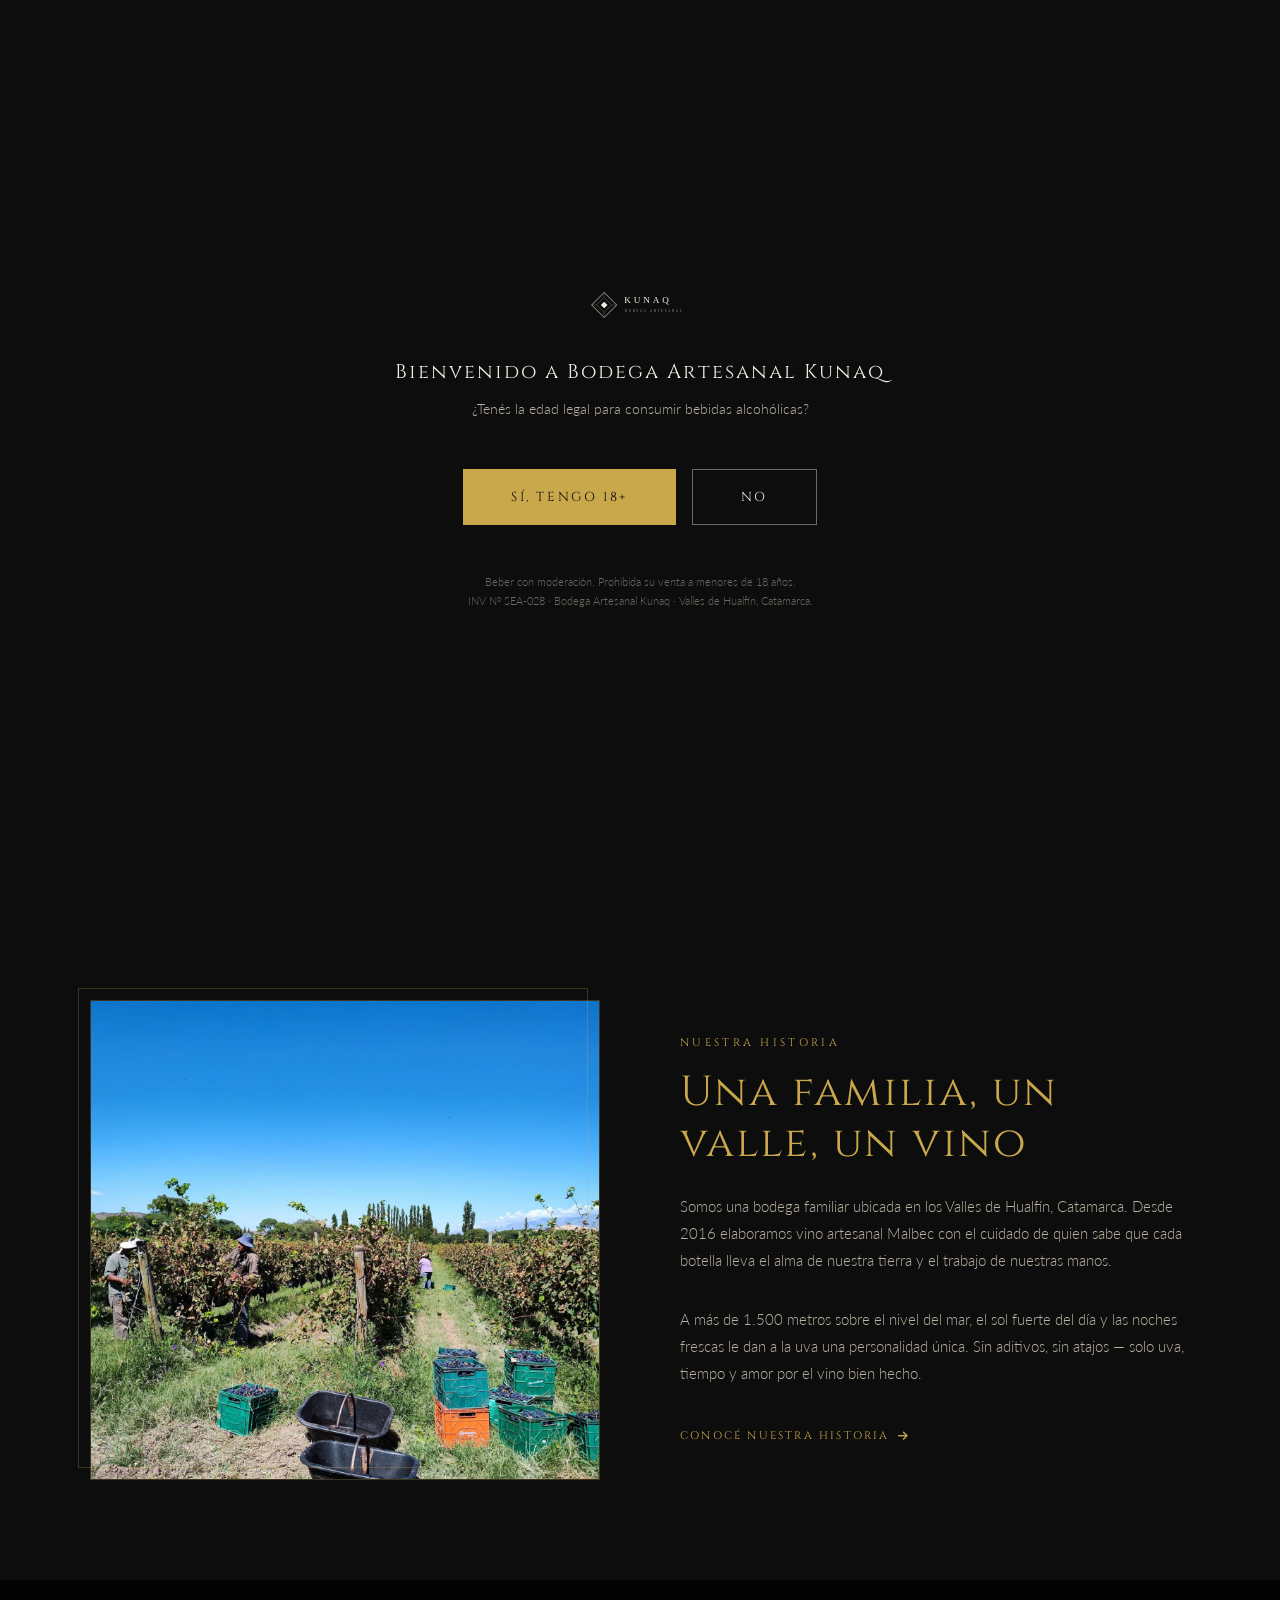
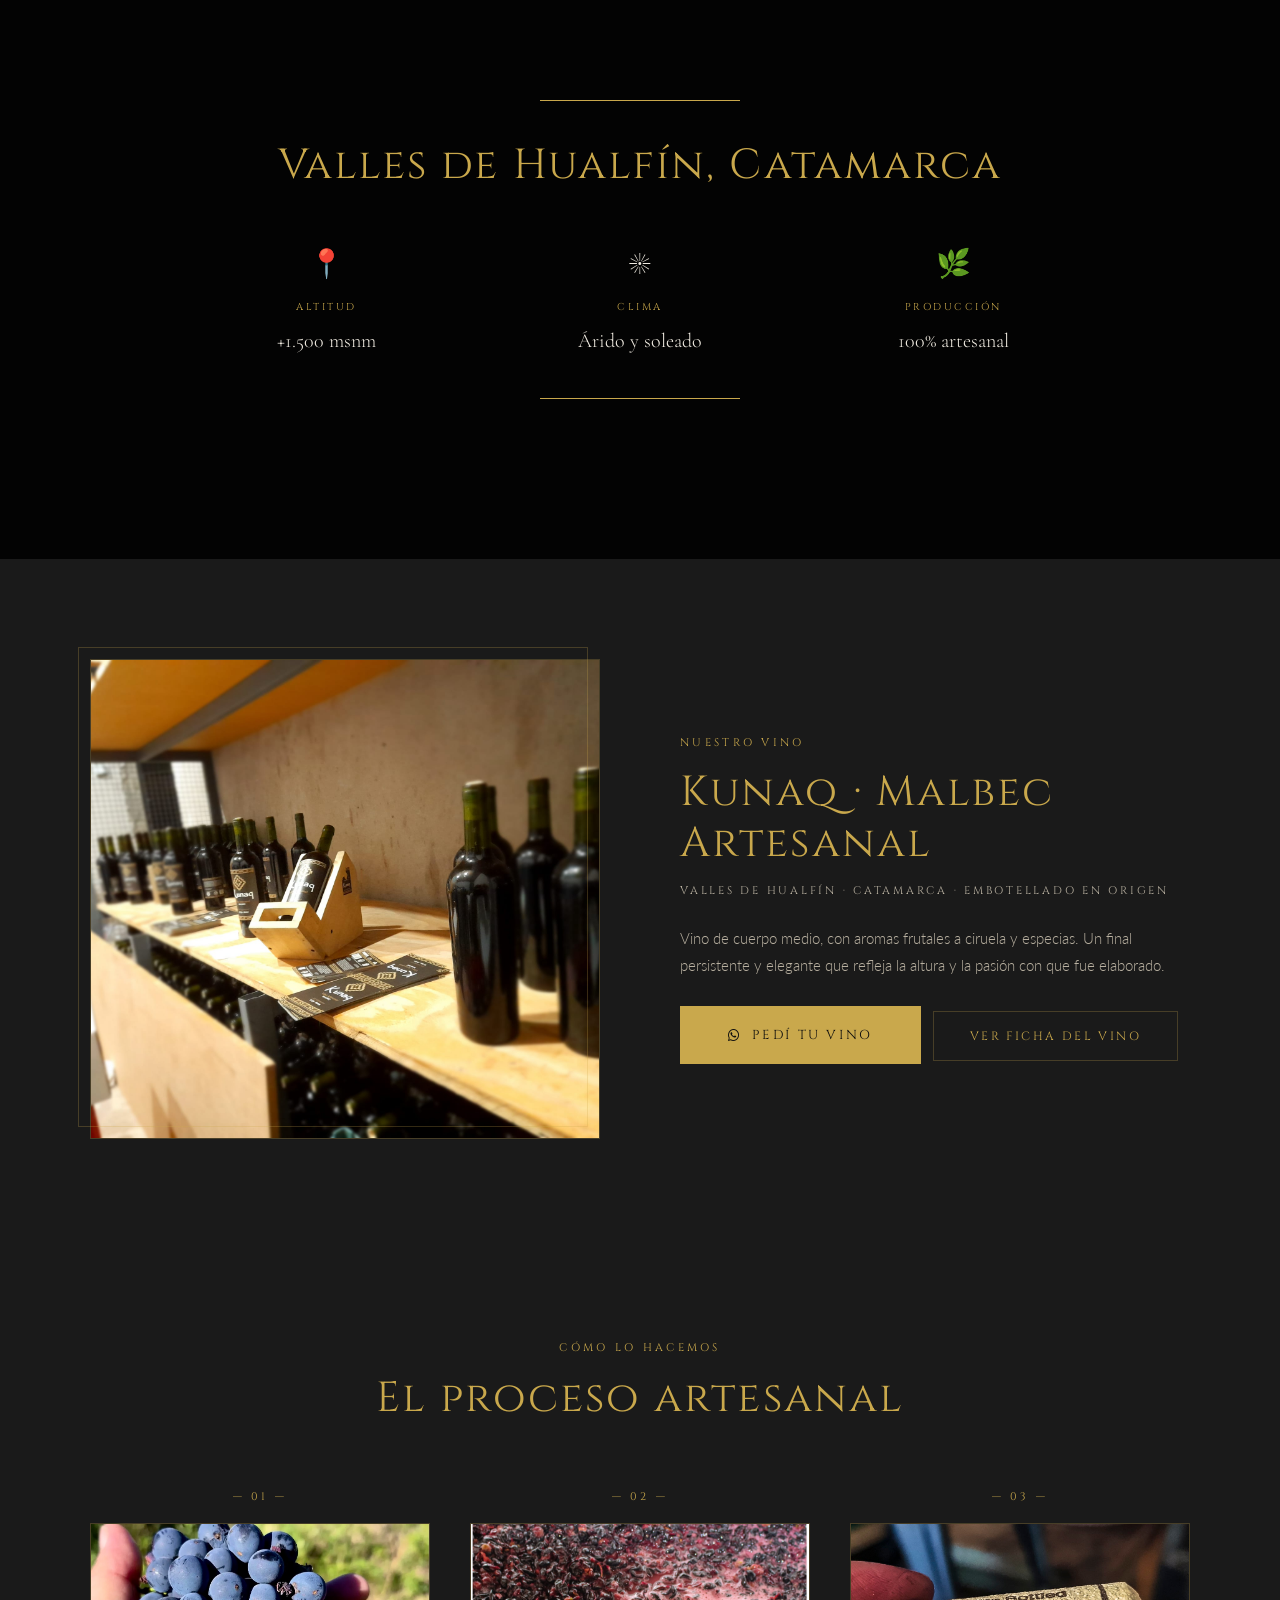
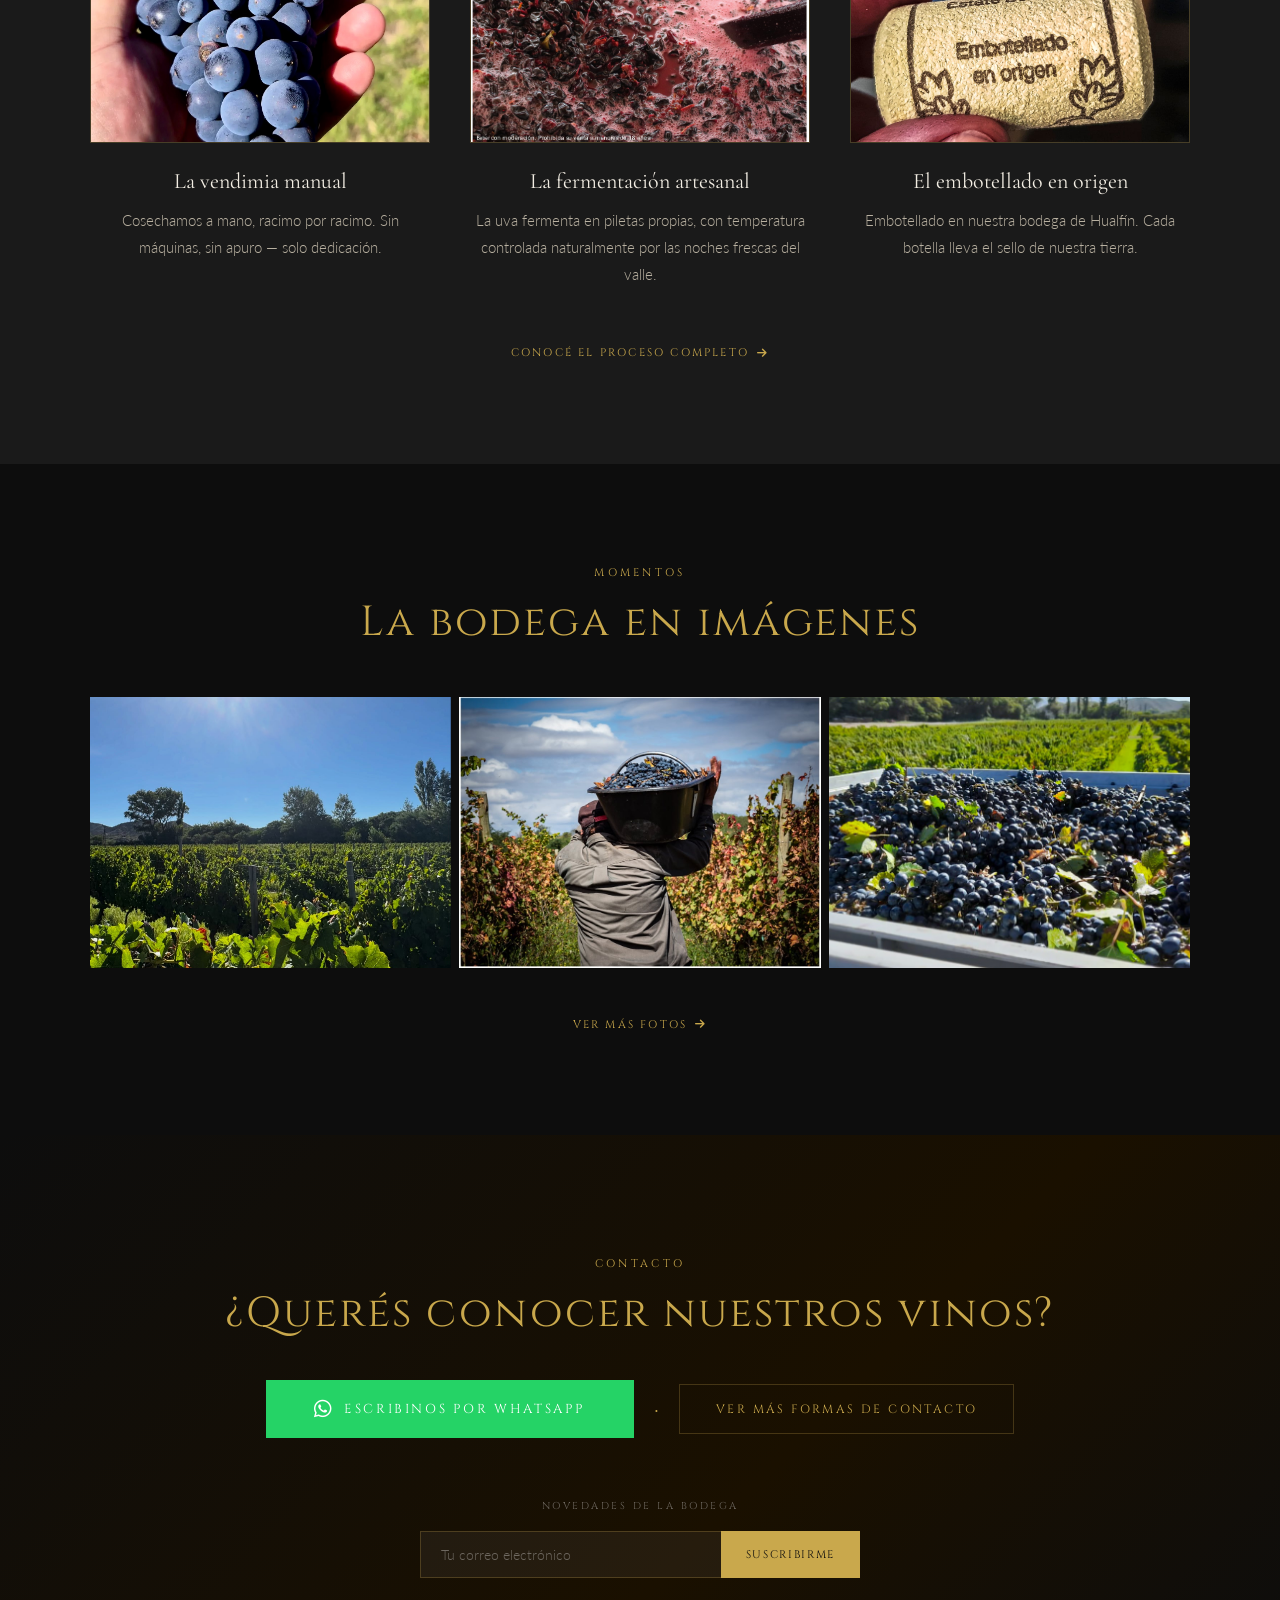
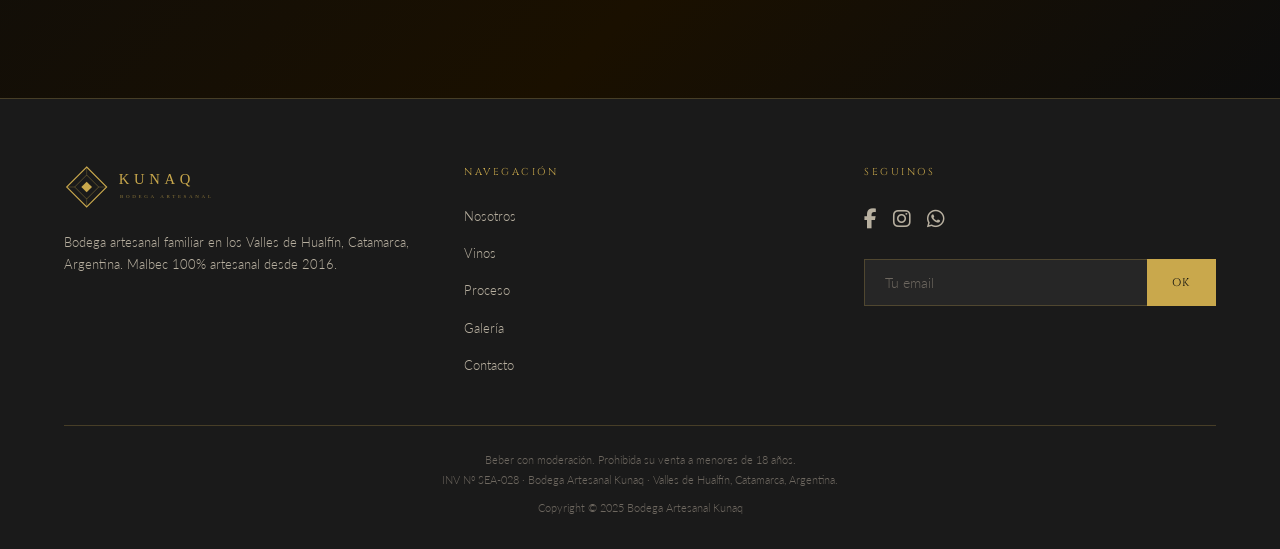
==== index.html @ 5e5c8413 "feat: sitio web completo Bodega Artesanal Kunaq - 6 páginas HTML (home, nosotros, vinos, proceso, ga" ====
<!DOCTYPE html>
<html lang="es">
<head>
  <meta charset="UTF-8">
  <meta name="viewport" content="width=device-width, initial-scale=1.0">
  <title>Inicio — Bodega Artesanal Kunaq</title>
  <meta name="description" content="Bodega Artesanal Kunaq elabora Malbec artesanal en los Valles de Hualfín, Catamarca. Vino de altura, hecho con pasión familiar desde 2016.">
  <meta property="og:title" content="Bodega Artesanal Kunaq">
  <meta property="og:description" content="Malbec artesanal de los Valles de Hualfín, Catamarca.">
  <meta property="og:image" content="assets/images/og-preview.jpg">
  <meta property="og:type" content="website">
  <link rel="icon" type="image/svg+xml" href="assets/logo/logo-kunaq.svg">
  <link rel="apple-touch-icon" href="assets/logo/favicon.png">
  <link rel="preconnect" href="https://fonts.googleapis.com">
  <link rel="preconnect" href="https://fonts.gstatic.com" crossorigin>
  <link href="https://fonts.googleapis.com/css2?family=Cormorant+Garamond:ital,wght@0,300;0,400;0,600;1,300;1,400&family=Cinzel:wght@400;600&family=Lato:wght@300;400&display=swap" rel="stylesheet">
  <link rel="stylesheet" href="https://cdnjs.cloudflare.com/ajax/libs/font-awesome/6.5.0/css/all.min.css">
  <link rel="stylesheet" href="css/main.css">
  <link rel="stylesheet" href="css/components.css">
  <link rel="stylesheet" href="css/pages/home.css">
</head>
<body>

  <!-- ============================================================
       AGE GATE
       ============================================================ -->
  <div id="age-gate" role="dialog" aria-modal="true" aria-label="Verificación de edad">
    <img src="assets/logo/logo-kunaq-blanco.svg" alt="Kunaq" class="age-gate__logo">
    <h2 class="age-gate__title">Bienvenido a Bodega Artesanal Kunaq</h2>
    <p class="age-gate__subtitle">¿Tenés la edad legal para consumir bebidas alcohólicas?</p>
    <div class="age-gate__buttons">
      <button id="age-yes" class="btn btn--gold btn--lg">Sí, tengo 18+</button>
      <button id="age-no"  class="btn btn--outline btn--lg">No</button>
    </div>
    <p class="age-gate__legal">
      Beber con moderación. Prohibida su venta a menores de 18 años.<br>
      INV Nº SEA-028 · Bodega Artesanal Kunaq · Valles de Hualfín, Catamarca.
    </p>
  </div>

  <!-- ============================================================
       NAVBAR
       ============================================================ -->
  <nav id="navbar" role="navigation" aria-label="Menú principal">
    <a href="index.html" aria-label="Inicio Kunaq">
      <img src="assets/logo/logo-kunaq.svg" alt="Kunaq Bodega Artesanal" class="nav-logo">
    </a>
    <button class="hamburger" id="hamburger" aria-label="Abrir menú" aria-expanded="false">
      <span></span><span></span><span></span>
    </button>
    <ul class="nav-links" id="navLinks">
      <li><a href="nosotros.html">Nosotros</a></li>
      <li><a href="vinos.html">Vinos</a></li>
      <li><a href="proceso.html">Proceso</a></li>
      <li><a href="galeria.html">Galería</a></li>
      <li><a href="contacto.html">Contacto</a></li>
    </ul>
  </nav>

  <!-- ============================================================
       HERO
       ============================================================ -->
  <section class="hero" aria-label="Hero principal">
    <div class="hero__content">
      <img src="assets/logo/logo-kunaq-blanco.svg" alt="Kunaq" class="hero__logo">
      <h1 class="hero__title">
        El buen vino nace en la viña<br>y termina en su copa
      </h1>
    </div>
    <div class="scroll-indicator" aria-hidden="true">
      <span>Descubrí</span>
      <i class="fas fa-chevron-down"></i>
    </div>
  </section>

  <!-- ============================================================
       UNA FAMILIA, UN VALLE, UN VINO
       ============================================================ -->
  <section class="about-preview" aria-labelledby="about-title">
    <div class="about-preview__grid">
      <div class="about-preview__img">
        <img
          src="assets/images/nosotros-familia.jpg"
          alt="Familia Kunaq cosechando en los viñedos de Hualfín"
          loading="lazy">
      </div>
      <div class="about-preview__text">
        <span class="section-subtitle">Nuestra historia</span>
        <h2 id="about-title">Una familia, un valle, un vino</h2>
        <p>Somos una bodega familiar ubicada en los Valles de Hualfín, Catamarca. Desde 2016 elaboramos vino artesanal Malbec con el cuidado de quien sabe que cada botella lleva el alma de nuestra tierra y el trabajo de nuestras manos.</p>
        <p>A más de 1.500 metros sobre el nivel del mar, el sol fuerte del día y las noches frescas le dan a la uva una personalidad única. Sin aditivos, sin atajos — solo uva, tiempo y amor por el vino bien hecho.</p>
        <a href="nosotros.html" class="about-preview__link">
          Conocé nuestra historia <i class="fas fa-arrow-right"></i>
        </a>
      </div>
    </div>
  </section>

  <!-- ============================================================
       TERROIR
       ============================================================ -->
  <section class="terroir" aria-labelledby="terroir-title">
    <div class="terroir__content">
      <span class="terroir__deco-line" aria-hidden="true"></span>
      <h2 id="terroir-title" class="terroir__title">Valles de Hualfín, Catamarca</h2>
      <div class="terroir__stats">
        <div class="terroir__stat">
          <span class="terroir__stat-icon" aria-hidden="true">📍</span>
          <span class="terroir__stat-label">Altitud</span>
          <span class="terroir__stat-value">+1.500 msnm</span>
        </div>
        <div class="terroir__stat">
          <span class="terroir__stat-icon" aria-hidden="true">☀️</span>
          <span class="terroir__stat-label">Clima</span>
          <span class="terroir__stat-value">Árido y soleado</span>
        </div>
        <div class="terroir__stat">
          <span class="terroir__stat-icon" aria-hidden="true">🌿</span>
          <span class="terroir__stat-label">Producción</span>
          <span class="terroir__stat-value">100% artesanal</span>
        </div>
      </div>
      <span class="terroir__deco-line" aria-hidden="true" style="margin-top: 40px;"></span>
    </div>
  </section>

  <!-- ============================================================
       NUESTRO VINO
       ============================================================ -->
  <section class="wine-feature" aria-labelledby="wine-title">
    <div class="wine-feature__grid">
      <div class="wine-feature__img">
        <img
          src="assets/images/botellas-kunaq.jpg"
          alt="Botellas de Kunaq Malbec Artesanal en la bodega"
          loading="lazy">
      </div>
      <div class="wine-feature__text">
        <span class="section-subtitle">Nuestro vino</span>
        <h2 id="wine-title">Kunaq · Malbec Artesanal</h2>
        <p class="wine-feature__subtitle-text">Valles de Hualfín · Catamarca · Embotellado en origen</p>
        <p>Vino de cuerpo medio, con aromas frutales a ciruela y especias. Un final persistente y elegante que refleja la altura y la pasión con que fue elaborado.</p>
        <br>
        <a href="https://wa.me/549XXXXXXXXXX?text=Hola!%20Me%20interesa%20conocer%20m%C3%A1s%20sobre%20los%20vinos%20Kunaq%20%F0%9F%8D%B7"
           class="btn btn--gold btn--lg" target="_blank" rel="noopener noreferrer">
          <i class="fab fa-whatsapp"></i> Pedí tu vino
        </a>
        &nbsp;
        <a href="vinos.html" class="btn btn--outline-gold">Ver ficha del vino</a>
      </div>
    </div>
  </section>

  <!-- ============================================================
       EL PROCESO
       ============================================================ -->
  <section class="proceso-preview" aria-labelledby="proceso-title">
    <div class="proceso-preview__header">
      <span class="section-subtitle">Cómo lo hacemos</span>
      <h2 id="proceso-title">El proceso artesanal</h2>
    </div>
    <div class="proceso-preview__steps">
      <article class="step-card">
        <span class="step-card__number">— 01 —</span>
        <img
          src="assets/images/cosecha-mano.jpg"
          alt="Racimo de Malbec cosechado a mano en Kunaq"
          class="step-card__img"
          loading="lazy">
        <h3>La vendimia manual</h3>
        <p>Cosechamos a mano, racimo por racimo. Sin máquinas, sin apuro — solo dedicación.</p>
      </article>
      <article class="step-card">
        <span class="step-card__number">— 02 —</span>
        <img
          src="assets/images/proceso-fermentacion.jpg"
          alt="Fermentación artesanal de Malbec en pileta Kunaq"
          class="step-card__img"
          loading="lazy">
        <h3>La fermentación artesanal</h3>
        <p>La uva fermenta en piletas propias, con temperatura controlada naturalmente por las noches frescas del valle.</p>
      </article>
      <article class="step-card">
        <span class="step-card__number">— 03 —</span>
        <img
          src="assets/images/proceso-embotellado.jpg"
          alt="Corcho Kunaq — Embotellado en origen"
          class="step-card__img"
          loading="lazy">
        <h3>El embotellado en origen</h3>
        <p>Embotellado en nuestra bodega de Hualfín. Cada botella lleva el sello de nuestra tierra.</p>
      </article>
    </div>
    <div class="proceso-preview__footer">
      <a href="proceso.html" class="proceso-preview__link">
        Conocé el proceso completo <i class="fas fa-arrow-right"></i>
      </a>
    </div>
  </section>

  <!-- ============================================================
       GALERÍA PREVIEW
       ============================================================ -->
  <section class="galeria-preview" aria-labelledby="galeria-title">
    <div class="galeria-preview__header">
      <span class="section-subtitle">Momentos</span>
      <h2 id="galeria-title">La bodega en imágenes</h2>
    </div>
    <div class="galeria-preview__grid">
      <div class="galeria-preview__item">
        <img src="assets/images/galeria-01.jpg" alt="Viñedo Kunaq en los Valles de Hualfín" loading="lazy">
      </div>
      <div class="galeria-preview__item">
        <img src="assets/images/proceso-vendimia.jpg" alt="Vendimia en Bodega Kunaq" loading="lazy">
      </div>
      <div class="galeria-preview__item">
        <img src="assets/images/galeria-02.jpg" alt="Uvas Malbec cosechadas en Kunaq" loading="lazy">
      </div>
    </div>
    <div class="galeria-preview__footer">
      <a href="galeria.html" class="galeria-preview__link">
        Ver más fotos <i class="fas fa-arrow-right"></i>
      </a>
    </div>
  </section>

  <!-- ============================================================
       CTA FINAL
       ============================================================ -->
  <section class="cta-final" aria-labelledby="cta-title">
    <span class="section-subtitle">Contacto</span>
    <h2 id="cta-title">¿Querés conocer nuestros vinos?</h2>
    <div class="cta-final__actions">
      <a href="https://wa.me/549XXXXXXXXXX?text=Hola!%20Me%20interesa%20conocer%20m%C3%A1s%20sobre%20los%20vinos%20Kunaq%20%F0%9F%8D%B7"
         class="btn btn--whatsapp btn--lg" target="_blank" rel="noopener noreferrer">
        <i class="fab fa-whatsapp"></i> Escribinos por WhatsApp
      </a>
      <span class="cta-sep" aria-hidden="true">·</span>
      <a href="contacto.html" class="btn btn--outline-gold">Ver más formas de contacto</a>
    </div>
    <div class="cta-final__lead">
      <span class="cta-final__lead-label">Novedades de la bodega</span>
      <form class="lead-form" action="https://formspree.io/f/XXXXXXXX" method="POST">
        <input type="email" name="email" placeholder="Tu correo electrónico" required aria-label="Email">
        <button type="submit">Suscribirme</button>
      </form>
    </div>
  </section>

  <!-- ============================================================
       FOOTER
       ============================================================ -->
  <footer class="footer" role="contentinfo">
    <div class="footer__top">
      <div class="footer__brand">
        <img src="assets/logo/logo-kunaq.svg" alt="Kunaq" class="footer__logo">
        <p>Bodega artesanal familiar en los Valles de Hualfín, Catamarca, Argentina. Malbec 100% artesanal desde 2016.</p>
      </div>
      <div class="footer__nav">
        <p class="footer__nav-title">Navegación</p>
        <ul class="footer__nav-links">
          <li><a href="nosotros.html">Nosotros</a></li>
          <li><a href="vinos.html">Vinos</a></li>
          <li><a href="proceso.html">Proceso</a></li>
          <li><a href="galeria.html">Galería</a></li>
          <li><a href="contacto.html">Contacto</a></li>
        </ul>
      </div>
      <div class="footer__social">
        <p class="footer__social-title">Seguinos</p>
        <div class="footer__social-icons">
          <a href="https://www.facebook.com/bodegakunaq" target="_blank" rel="noopener noreferrer" aria-label="Facebook Kunaq">
            <i class="fab fa-facebook-f"></i>
          </a>
          <a href="https://www.instagram.com/bodegakunaq" target="_blank" rel="noopener noreferrer" aria-label="Instagram Kunaq">
            <i class="fab fa-instagram"></i>
          </a>
          <a href="https://wa.me/549XXXXXXXXXX" target="_blank" rel="noopener noreferrer" aria-label="WhatsApp Kunaq">
            <i class="fab fa-whatsapp"></i>
          </a>
        </div>
        <form class="lead-form" action="https://formspree.io/f/XXXXXXXX" method="POST">
          <input type="email" name="email" placeholder="Tu email" required aria-label="Email newsletter">
          <button type="submit">OK</button>
        </form>
      </div>
    </div>
    <div class="footer__bottom">
      <p class="footer__legal">
        Beber con moderación. Prohibida su venta a menores de 18 años.<br>
        INV Nº SEA-028 · Bodega Artesanal Kunaq · Valles de Hualfín, Catamarca, Argentina.
      </p>
      <p class="footer__copy">Copyright &copy; 2025 Bodega Artesanal Kunaq</p>
    </div>
  </footer>

  <!-- WhatsApp flotante -->
  <a href="https://wa.me/549XXXXXXXXXX?text=Hola!%20Me%20interesa%20conocer%20m%C3%A1s%20sobre%20los%20vinos%20Kunaq%20%F0%9F%8D%B7"
     class="whatsapp-float" target="_blank" rel="noopener noreferrer" aria-label="Contactar por WhatsApp">
    <i class="fab fa-whatsapp"></i>
  </a>

  <script src="js/main.js"></script>
</body>
</html>
---- css/main.css ----
/* ============================================================
   KUNAQ · Bodega Artesanal · main.css
   Sistema de diseño base: variables, reset, tipografía, utils
   ============================================================ */

:root {
  --color-black:          #0D0D0D;
  --color-black-soft:     #1A1A1A;
  --color-black-card:     #111111;
  --color-gold:           #C9A84C;
  --color-gold-light:     #E8C97A;
  --color-gold-dark:      #8B6914;
  --color-gold-border:    rgba(201, 168, 76, 0.25);
  --color-cream:          #F2EDE3;
  --color-cream-muted:    #B8B0A0;
  --color-cream-subtle:   #6E6860;
  --color-bordo:          #5C1A2E;
  --color-overlay:        rgba(0, 0, 0, 0.65);
  --color-overlay-strong: rgba(0, 0, 0, 0.80);
  --color-whatsapp:       #25D366;

  --font-display: 'Cormorant Garamond', Georgia, serif;
  --font-heading: 'Cinzel', serif;
  --font-body:    'Lato', sans-serif;

  --section-padding:    100px 5%;
  --section-padding-sm:  60px 5%;
  --transition-base: 0.3s ease;
}

/* ─── Reset ─────────────────────────────────────────────── */

*, *::before, *::after { box-sizing: border-box; margin: 0; padding: 0; }

html { scroll-behavior: smooth; }

body {
  background-color: var(--color-black);
  color: var(--color-cream);
  font-family: var(--font-body);
  font-weight: 300;
  font-size: 16px;
  line-height: 1.7;
  overflow-x: hidden;
}

img { max-width: 100%; height: auto; display: block; }
a   { color: inherit; text-decoration: none; }
ul, ol { list-style: none; }
button { cursor: pointer; border: none; background: none; font-family: inherit; }

/* ─── Tipografía ─────────────────────────────────────────── */

h1, .h1 {
  font-family: var(--font-display);
  font-style: italic;
  font-weight: 300;
  font-size: clamp(40px, 6vw, 72px);
  color: var(--color-gold);
  line-height: 1.15;
}

h2, .h2 {
  font-family: var(--font-heading);
  font-weight: 400;
  font-size: clamp(28px, 3.5vw, 42px);
  color: var(--color-gold);
  line-height: 1.2;
  letter-spacing: 0.05em;
}

h3, .h3 {
  font-family: var(--font-display);
  font-weight: 400;
  font-size: clamp(22px, 2.5vw, 28px);
  color: var(--color-cream);
  line-height: 1.3;
}

h4, .h4 {
  font-family: var(--font-heading);
  font-weight: 400;
  font-size: 16px;
  color: var(--color-gold);
  letter-spacing: 0.15em;
  text-transform: uppercase;
}

p {
  font-family: var(--font-body);
  font-weight: 300;
  font-size: clamp(15px, 1.1vw, 16px);
  color: var(--color-cream-muted);
  line-height: 1.8;
}

small, .small {
  font-family: var(--font-body);
  font-size: 11px;
  font-weight: 300;
  color: var(--color-cream-subtle);
  line-height: 1.6;
}

/* ─── Utilidades ─────────────────────────────────────────── */

.container {
  max-width: 1280px;
  margin: 0 auto;
  padding: 0 5%;
}

.text-center { text-align: center; }
.text-gold   { color: var(--color-gold); }
.text-cream  { color: var(--color-cream); }

.section-padding { padding: var(--section-padding); }

.gold-line {
  width: 60px;
  height: 1px;
  background: var(--color-gold);
  margin: 0 auto 32px;
  display: block;
}

.gold-line--left { margin-left: 0; }

.gold-line-full {
  width: 100%;
  height: 1px;
  background: var(--color-gold-border);
  display: block;
  margin: 48px 0;
}

.section-subtitle {
  font-family: var(--font-heading);
  font-size: 11px;
  letter-spacing: 0.3em;
  text-transform: uppercase;
  color: var(--color-gold);
  margin-bottom: 16px;
  display: block;
}

.gold-divider {
  display: flex;
  align-items: center;
  gap: 16px;
  margin: 0 auto 48px;
  max-width: 300px;
  justify-content: center;
}

.gold-divider__line {
  flex: 1;
  height: 1px;
  background: var(--color-gold-border);
}

.gold-divider__diamond {
  width: 8px;
  height: 8px;
  background: var(--color-gold);
  transform: rotate(45deg);
  flex-shrink: 0;
}

/* ─── Responsive ─────────────────────────────────────────── */

@media (max-width: 768px) {
  :root {
    --section-padding: 60px 5%;
  }
}
---- css/components.css ----
/* ============================================================
   KUNAQ · components.css
   Navbar, Footer, Botones, Forms, WhatsApp, Age Gate, Lightbox
   ============================================================ */

/* ─── AGE GATE ───────────────────────────────────────────── */

#age-gate {
  position: fixed;
  inset: 0;
  background: var(--color-black);
  z-index: 9999;
  display: none;
  align-items: center;
  justify-content: center;
  flex-direction: column;
  text-align: center;
  padding: 40px 20px;
}

.age-gate__logo {
  width: 100px;
  margin: 0 auto 40px;
}

.age-gate__title {
  font-family: var(--font-heading);
  font-size: clamp(16px, 2.5vw, 20px);
  color: var(--color-cream);
  letter-spacing: 0.1em;
  margin-bottom: 12px;
}

.age-gate__subtitle {
  font-family: var(--font-body);
  font-size: 14px;
  font-weight: 300;
  color: var(--color-cream-muted);
  margin-bottom: 48px;
  max-width: 400px;
}

.age-gate__buttons {
  display: flex;
  gap: 16px;
  flex-wrap: wrap;
  justify-content: center;
}

.age-gate__legal {
  margin-top: 48px;
  font-size: 11px;
  color: var(--color-cream-subtle);
  max-width: 360px;
  line-height: 1.7;
}

/* ─── BOTONES ────────────────────────────────────────────── */

.btn {
  display: inline-flex;
  align-items: center;
  gap: 10px;
  padding: 14px 36px;
  font-family: var(--font-heading);
  font-size: 12px;
  font-weight: 400;
  letter-spacing: 0.2em;
  text-transform: uppercase;
  transition: all var(--transition-base);
  cursor: pointer;
  text-decoration: none;
  border: none;
}

.btn--gold {
  background: var(--color-gold);
  color: var(--color-black);
}

.btn--gold:hover {
  background: var(--color-gold-light);
  transform: translateY(-2px);
  box-shadow: 0 8px 30px rgba(201, 168, 76, 0.3);
}

.btn--outline {
  background: transparent;
  color: var(--color-cream);
  border: 1px solid var(--color-cream-subtle);
}

.btn--outline:hover {
  border-color: var(--color-gold);
  color: var(--color-gold);
}

.btn--outline-gold {
  background: transparent;
  color: var(--color-gold);
  border: 1px solid var(--color-gold-border);
}

.btn--outline-gold:hover {
  background: rgba(201, 168, 76, 0.08);
  border-color: var(--color-gold);
}

.btn--whatsapp {
  background: var(--color-whatsapp);
  color: #fff;
  font-size: 13px;
}

.btn--whatsapp:hover {
  background: #1ebe5d;
  transform: translateY(-2px);
  box-shadow: 0 8px 30px rgba(37, 211, 102, 0.35);
}

.btn--whatsapp i { font-size: 20px; }

.btn--lg {
  padding: 18px 48px;
  font-size: 13px;
}

/* ─── WHATSAPP FLOAT ─────────────────────────────────────── */

.whatsapp-float {
  position: fixed;
  bottom: 24px;
  right: 24px;
  width: 56px;
  height: 56px;
  border-radius: 50%;
  background: #25D366;
  display: flex;
  align-items: center;
  justify-content: center;
  z-index: 999;
  box-shadow: 0 4px 20px rgba(37, 211, 102, 0.4);
  transition: transform 0.2s ease, box-shadow 0.2s ease;
  font-size: 28px;
  color: #fff;
}

.whatsapp-float:hover {
  transform: scale(1.1);
  box-shadow: 0 6px 28px rgba(37, 211, 102, 0.55);
}

/* ─── NAVBAR ─────────────────────────────────────────────── */

#navbar {
  position: fixed;
  top: 0;
  left: 0;
  right: 0;
  z-index: 100;
  padding: 20px 5%;
  display: flex;
  align-items: center;
  justify-content: space-between;
  transition: background var(--transition-base), padding var(--transition-base);
}

#navbar.scrolled {
  background: rgba(13, 13, 13, 0.95);
  backdrop-filter: blur(10px);
  -webkit-backdrop-filter: blur(10px);
  padding: 14px 5%;
}

.nav-logo {
  height: 40px;
  width: auto;
}

.nav-links {
  display: flex;
  gap: 40px;
  align-items: center;
}

.nav-links a {
  font-family: var(--font-heading);
  font-size: 11px;
  font-weight: 400;
  letter-spacing: 0.2em;
  text-transform: uppercase;
  color: var(--color-cream);
  transition: color var(--transition-base);
  position: relative;
}

.nav-links a::after {
  content: '';
  position: absolute;
  bottom: -4px;
  left: 0;
  width: 0;
  height: 1px;
  background: var(--color-gold);
  transition: width var(--transition-base);
}

.nav-links a:hover { color: var(--color-gold); }
.nav-links a:hover::after { width: 100%; }

/* Hamburger */
.hamburger {
  display: none;
  flex-direction: column;
  gap: 5px;
  cursor: pointer;
  padding: 4px;
  z-index: 101;
}

.hamburger span {
  display: block;
  width: 24px;
  height: 1.5px;
  background: var(--color-cream);
  transition: all var(--transition-base);
}

.hamburger.active span:nth-child(1) { transform: translateY(6.5px) rotate(45deg); }
.hamburger.active span:nth-child(2) { opacity: 0; }
.hamburger.active span:nth-child(3) { transform: translateY(-6.5px) rotate(-45deg); }

@media (max-width: 768px) {
  .hamburger { display: flex; }

  .nav-links {
    position: fixed;
    top: 0;
    right: -100%;
    width: 280px;
    height: 100vh;
    background: var(--color-black-soft);
    flex-direction: column;
    justify-content: center;
    align-items: center;
    gap: 36px;
    transition: right var(--transition-base);
    border-left: 1px solid var(--color-gold-border);
  }

  .nav-links.open { right: 0; }
  .nav-links a { font-size: 13px; letter-spacing: 0.15em; }
}

/* ─── HERO INTERIOR ──────────────────────────────────────── */

.hero-inner {
  position: relative;
  display: flex;
  align-items: center;
  justify-content: center;
  text-align: center;
  background-size: cover;
  background-position: center;
  background-attachment: fixed;
}

.hero-inner::before {
  content: '';
  position: absolute;
  inset: 0;
  background: var(--color-overlay-strong);
}

.hero-inner__content {
  position: relative;
  z-index: 1;
  padding: 0 5%;
}

.hero-inner__title {
  font-family: var(--font-heading);
  font-size: clamp(28px, 5vw, 52px);
  color: var(--color-gold);
  letter-spacing: 0.1em;
  margin-bottom: 12px;
}

.hero-inner__subtitle {
  font-family: var(--font-display);
  font-style: italic;
  font-size: clamp(18px, 2vw, 24px);
  color: var(--color-cream-muted);
}

@media (max-width: 768px) {
  .hero-inner { background-attachment: scroll !important; }
}

/* ─── LEAD FORM ──────────────────────────────────────────── */

.lead-form {
  display: flex;
  gap: 0;
  max-width: 440px;
  margin: 0 auto;
}

.lead-form input[type="email"] {
  flex: 1;
  padding: 14px 20px;
  background: rgba(255, 255, 255, 0.05);
  border: 1px solid var(--color-gold-border);
  border-right: none;
  color: var(--color-cream);
  font-family: var(--font-body);
  font-size: 14px;
  font-weight: 300;
  outline: none;
  transition: border-color var(--transition-base);
}

.lead-form input[type="email"]::placeholder { color: var(--color-cream-subtle); }
.lead-form input[type="email"]:focus       { border-color: var(--color-gold); }

.lead-form button {
  padding: 14px 24px;
  background: var(--color-gold);
  color: var(--color-black);
  font-family: var(--font-heading);
  font-size: 11px;
  letter-spacing: 0.15em;
  text-transform: uppercase;
  border: 1px solid var(--color-gold);
  cursor: pointer;
  white-space: nowrap;
  transition: background var(--transition-base);
}

.lead-form button:hover { background: var(--color-gold-light); }

@media (max-width: 480px) {
  .lead-form { flex-direction: column; }
  .lead-form input[type="email"] {
    border-right: 1px solid var(--color-gold-border);
    border-bottom: none;
  }
}

/* ─── FOOTER ─────────────────────────────────────────────── */

.footer {
  background: var(--color-black-soft);
  border-top: 1px solid var(--color-gold-border);
  padding: 64px 5% 32px;
}

.footer__top {
  display: grid;
  grid-template-columns: 1fr 1fr 1fr;
  gap: 48px;
  margin-bottom: 48px;
  align-items: start;
}

.footer__logo { height: 48px; width: auto; margin-bottom: 20px; }

.footer__brand p { font-size: 13px; line-height: 1.7; color: var(--color-cream-muted); }

.footer__nav-title,
.footer__social-title {
  font-family: var(--font-heading);
  font-size: 10px;
  letter-spacing: 0.25em;
  text-transform: uppercase;
  color: var(--color-gold);
  margin-bottom: 20px;
}

.footer__nav-links { display: flex; flex-direction: column; gap: 10px; }

.footer__nav-links a {
  font-family: var(--font-body);
  font-size: 13px;
  color: var(--color-cream-muted);
  transition: color var(--transition-base);
}

.footer__nav-links a:hover { color: var(--color-gold); }

.footer__social-icons { display: flex; gap: 16px; margin-bottom: 24px; }

.footer__social-icons a {
  font-size: 20px;
  color: var(--color-cream-muted);
  transition: color var(--transition-base);
}

.footer__social-icons a:hover { color: var(--color-gold); }

.footer__bottom {
  border-top: 1px solid var(--color-gold-border);
  padding-top: 24px;
  text-align: center;
}

.footer__legal {
  font-family: var(--font-body);
  font-size: 11px;
  color: var(--color-cream-subtle);
  line-height: 1.8;
  margin-bottom: 8px;
}

.footer__copy {
  font-family: var(--font-body);
  font-size: 11px;
  color: var(--color-cream-subtle);
}

@media (max-width: 768px) {
  .footer__top { grid-template-columns: 1fr; gap: 36px; }
}

/* ─── LIGHTBOX ───────────────────────────────────────────── */

.lightbox {
  position: fixed;
  inset: 0;
  background: rgba(0, 0, 0, 0.95);
  z-index: 9000;
  display: none;
  align-items: center;
  justify-content: center;
  padding: 20px;
}

.lightbox.active { display: flex; }

.lightbox img {
  max-width: 90vw;
  max-height: 85vh;
  object-fit: contain;
  border: 1px solid var(--color-gold-border);
}

.lb-close,
.lb-prev,
.lb-next {
  position: absolute;
  background: rgba(0, 0, 0, 0.6);
  color: var(--color-cream);
  border: 1px solid var(--color-gold-border);
  width: 44px;
  height: 44px;
  display: flex;
  align-items: center;
  justify-content: center;
  cursor: pointer;
  font-size: 16px;
  transition: all var(--transition-base);
}

.lb-close { top: 20px; right: 20px; }

.lb-close:hover,
.lb-prev:hover,
.lb-next:hover {
  background: var(--color-gold);
  color: var(--color-black);
  border-color: var(--color-gold);
}

.lb-prev { left: 20px;  top: 50%; transform: translateY(-50%); }
.lb-next { right: 20px; top: 50%; transform: translateY(-50%); }

@media (max-width: 768px) {
  .lb-prev { left: 8px; }
  .lb-next { right: 8px; }
}

/* ─── SCROLL INDICATOR ───────────────────────────────────── */

.scroll-indicator {
  position: absolute;
  bottom: 32px;
  left: 50%;
  transform: translateX(-50%);
  display: flex;
  flex-direction: column;
  align-items: center;
  gap: 8px;
  animation: bounce 2s infinite;
}

.scroll-indicator span {
  font-family: var(--font-heading);
  font-size: 9px;
  letter-spacing: 0.25em;
  text-transform: uppercase;
  color: var(--color-cream-muted);
}

.scroll-indicator i { font-size: 18px; color: var(--color-gold); }

@keyframes bounce {
  0%, 20%, 50%, 80%, 100% { transform: translateX(-50%) translateY(0); }
  40% { transform: translateX(-50%) translateY(-8px); }
  60% { transform: translateX(-50%) translateY(-4px); }
}
---- css/pages/home.css ----
/* ============================================================
   KUNAQ · home.css — Estilos exclusivos de index.html
   ============================================================ */

/* ─── HERO ───────────────────────────────────────────────── */

.hero {
  position: relative;
  height: 100vh;
  min-height: 600px;
  display: flex;
  align-items: center;
  justify-content: center;
  text-align: center;
  background-image: url('../../assets/images/hero-vinedo.jpg');
  background-size: cover;
  background-position: center;
  background-attachment: fixed;
  overflow: hidden;
}

.hero::before {
  content: '';
  position: absolute;
  inset: 0;
  background: rgba(0, 0, 0, 0.60);
}

.hero__content {
  position: relative;
  z-index: 1;
  max-width: 800px;
  padding: 0 20px;
}

.hero__logo {
  width: 120px;
  height: auto;
  margin: 0 auto 32px;
}

.hero__title {
  font-family: var(--font-display);
  font-style: italic;
  font-weight: 300;
  font-size: clamp(26px, 4.5vw, 54px);
  color: var(--color-gold);
  line-height: 1.35;
}

@media (max-width: 768px) {
  .hero { background-attachment: scroll; }
}

/* ─── ABOUT PREVIEW ──────────────────────────────────────── */

.about-preview {
  padding: var(--section-padding);
  background: var(--color-black);
}

.about-preview__grid {
  display: grid;
  grid-template-columns: 1fr 1fr;
  gap: 80px;
  align-items: center;
  max-width: 1100px;
  margin: 0 auto;
}

.about-preview__img {
  position: relative;
}

.about-preview__img img {
  width: 100%;
  height: 480px;
  object-fit: cover;
  border: 1px solid var(--color-gold-border);
}

.about-preview__img::before {
  content: '';
  position: absolute;
  top: -12px;
  left: -12px;
  right: 12px;
  bottom: 12px;
  border: 1px solid var(--color-gold-border);
  pointer-events: none;
}

.about-preview__text h2 { margin-bottom: 24px; }
.about-preview__text p  { margin-bottom: 32px; }

.about-preview__link {
  font-family: var(--font-heading);
  font-size: 11px;
  letter-spacing: 0.2em;
  text-transform: uppercase;
  color: var(--color-gold);
  display: inline-flex;
  align-items: center;
  gap: 8px;
  transition: gap var(--transition-base);
}

.about-preview__link:hover { gap: 14px; }

@media (max-width: 900px) {
  .about-preview__grid { grid-template-columns: 1fr; gap: 40px; }
  .about-preview__img img { height: 320px; }
}

/* ─── TERROIR ────────────────────────────────────────────── */

.terroir {
  position: relative;
  padding: 120px 5%;
  background-image: url('../../assets/images/terroir-valles.jpg');
  background-size: cover;
  background-position: center;
  background-attachment: fixed;
  text-align: center;
}

.terroir::before {
  content: '';
  position: absolute;
  inset: 0;
  background: rgba(0, 0, 0, 0.78);
}

.terroir__content {
  position: relative;
  z-index: 1;
  max-width: 900px;
  margin: 0 auto;
}

.terroir__deco-line {
  width: 200px;
  height: 1px;
  background: var(--color-gold);
  margin: 0 auto 40px;
  display: block;
}

.terroir__title { margin-bottom: 48px; }

.terroir__stats {
  display: grid;
  grid-template-columns: repeat(3, 1fr);
  gap: 40px;
}

.terroir__stat-icon {
  font-size: 28px;
  margin-bottom: 12px;
  display: block;
}

.terroir__stat-label {
  font-family: var(--font-heading);
  font-size: 10px;
  letter-spacing: 0.25em;
  text-transform: uppercase;
  color: var(--color-gold);
  margin-bottom: 8px;
  display: block;
}

.terroir__stat-value {
  font-family: var(--font-display);
  font-size: 20px;
  color: var(--color-cream);
}

@media (max-width: 768px) {
  .terroir { background-attachment: scroll; padding: 80px 5%; }
  .terroir__stats { grid-template-columns: 1fr; gap: 32px; }
}

/* ─── WINE FEATURE ───────────────────────────────────────── */

.wine-feature {
  padding: var(--section-padding);
  background: var(--color-black-soft);
}

.wine-feature__grid {
  display: grid;
  grid-template-columns: 1fr 1fr;
  gap: 80px;
  align-items: center;
  max-width: 1100px;
  margin: 0 auto;
}

.wine-feature__img {
  position: relative;
}

.wine-feature__img img {
  width: 100%;
  height: 480px;
  object-fit: cover;
  object-position: center 30%;
  border: 1px solid var(--color-gold-border);
  display: block;
}

.wine-feature__img::before {
  content: '';
  position: absolute;
  top: -12px;
  left: -12px;
  right: 12px;
  bottom: 12px;
  border: 1px solid var(--color-gold-border);
  pointer-events: none;
}

.wine-feature__text h2 { margin-bottom: 12px; }

.wine-feature__subtitle-text {
  font-family: var(--font-heading);
  font-size: 11px;
  letter-spacing: 0.25em;
  text-transform: uppercase;
  color: var(--color-cream-muted);
  margin-bottom: 24px;
  display: block;
}

@media (max-width: 900px) {
  .wine-feature__grid { grid-template-columns: 1fr; gap: 40px; }
  .wine-feature__img img { height: 320px; }
}

/* ─── PROCESO PREVIEW ────────────────────────────────────── */

.proceso-preview {
  padding: var(--section-padding);
  background: var(--color-black-soft);
}

.proceso-preview__header {
  text-align: center;
  margin-bottom: 64px;
}

.proceso-preview__header h2 { margin-bottom: 16px; }

.proceso-preview__steps {
  display: grid;
  grid-template-columns: repeat(3, 1fr);
  gap: 40px;
  max-width: 1100px;
  margin: 0 auto;
}

.step-card { text-align: center; }

.step-card__number {
  font-family: var(--font-heading);
  font-size: 11px;
  letter-spacing: 0.3em;
  color: var(--color-gold);
  margin-bottom: 16px;
  display: block;
}

.step-card__img {
  width: 100%;
  height: 220px;
  object-fit: cover;
  margin-bottom: 24px;
  border: 1px solid var(--color-gold-border);
}

.step-card h3 { font-size: 22px; margin-bottom: 12px; }

.proceso-preview__footer { text-align: center; margin-top: 48px; }

.proceso-preview__link {
  font-family: var(--font-heading);
  font-size: 11px;
  letter-spacing: 0.2em;
  text-transform: uppercase;
  color: var(--color-gold);
  display: inline-flex;
  align-items: center;
  gap: 8px;
  transition: gap var(--transition-base);
}

.proceso-preview__link:hover { gap: 14px; }

@media (max-width: 900px) {
  .proceso-preview__steps { grid-template-columns: 1fr; max-width: 480px; }
}

/* ─── GALERÍA PREVIEW ────────────────────────────────────── */

.galeria-preview {
  padding: var(--section-padding);
  background: var(--color-black);
}

.galeria-preview__header { text-align: center; margin-bottom: 48px; }

.galeria-preview__grid {
  display: grid;
  grid-template-columns: repeat(3, 1fr);
  gap: 8px;
  max-width: 1100px;
  margin: 0 auto 40px;
}

.galeria-preview__item {
  position: relative;
  overflow: hidden;
  aspect-ratio: 4/3;
}

.galeria-preview__item img {
  width: 100%;
  height: 100%;
  object-fit: cover;
  transition: transform 0.5s ease;
}

.galeria-preview__item::after {
  content: '';
  position: absolute;
  inset: 0;
  background: rgba(201, 168, 76, 0);
  transition: background var(--transition-base);
}

.galeria-preview__item:hover img { transform: scale(1.03); }
.galeria-preview__item:hover::after { background: rgba(201, 168, 76, 0.12); }

.galeria-preview__footer { text-align: center; }

.galeria-preview__link {
  font-family: var(--font-heading);
  font-size: 11px;
  letter-spacing: 0.2em;
  text-transform: uppercase;
  color: var(--color-gold);
  display: inline-flex;
  align-items: center;
  gap: 8px;
  transition: gap var(--transition-base);
}

.galeria-preview__link:hover { gap: 14px; }

@media (max-width: 768px) {
  .galeria-preview__grid { grid-template-columns: 1fr; }
}

/* ─── CTA FINAL ──────────────────────────────────────────── */

.cta-final {
  padding: 120px 5%;
  background: linear-gradient(135deg, #0D0D0D 0%, #1A1000 60%, #0D0D0D 100%);
  text-align: center;
}

.cta-final h2 { margin-bottom: 40px; }

.cta-final__actions {
  display: flex;
  align-items: center;
  justify-content: center;
  flex-wrap: wrap;
  gap: 20px;
  margin-bottom: 60px;
}

.cta-sep {
  color: var(--color-gold);
  font-size: 20px;
}

.cta-final__lead-label {
  font-family: var(--font-heading);
  font-size: 10px;
  letter-spacing: 0.25em;
  text-transform: uppercase;
  color: var(--color-cream-subtle);
  margin-bottom: 16px;
  display: block;
}

@media (max-width: 600px) {
  .cta-sep { display: none; }
}
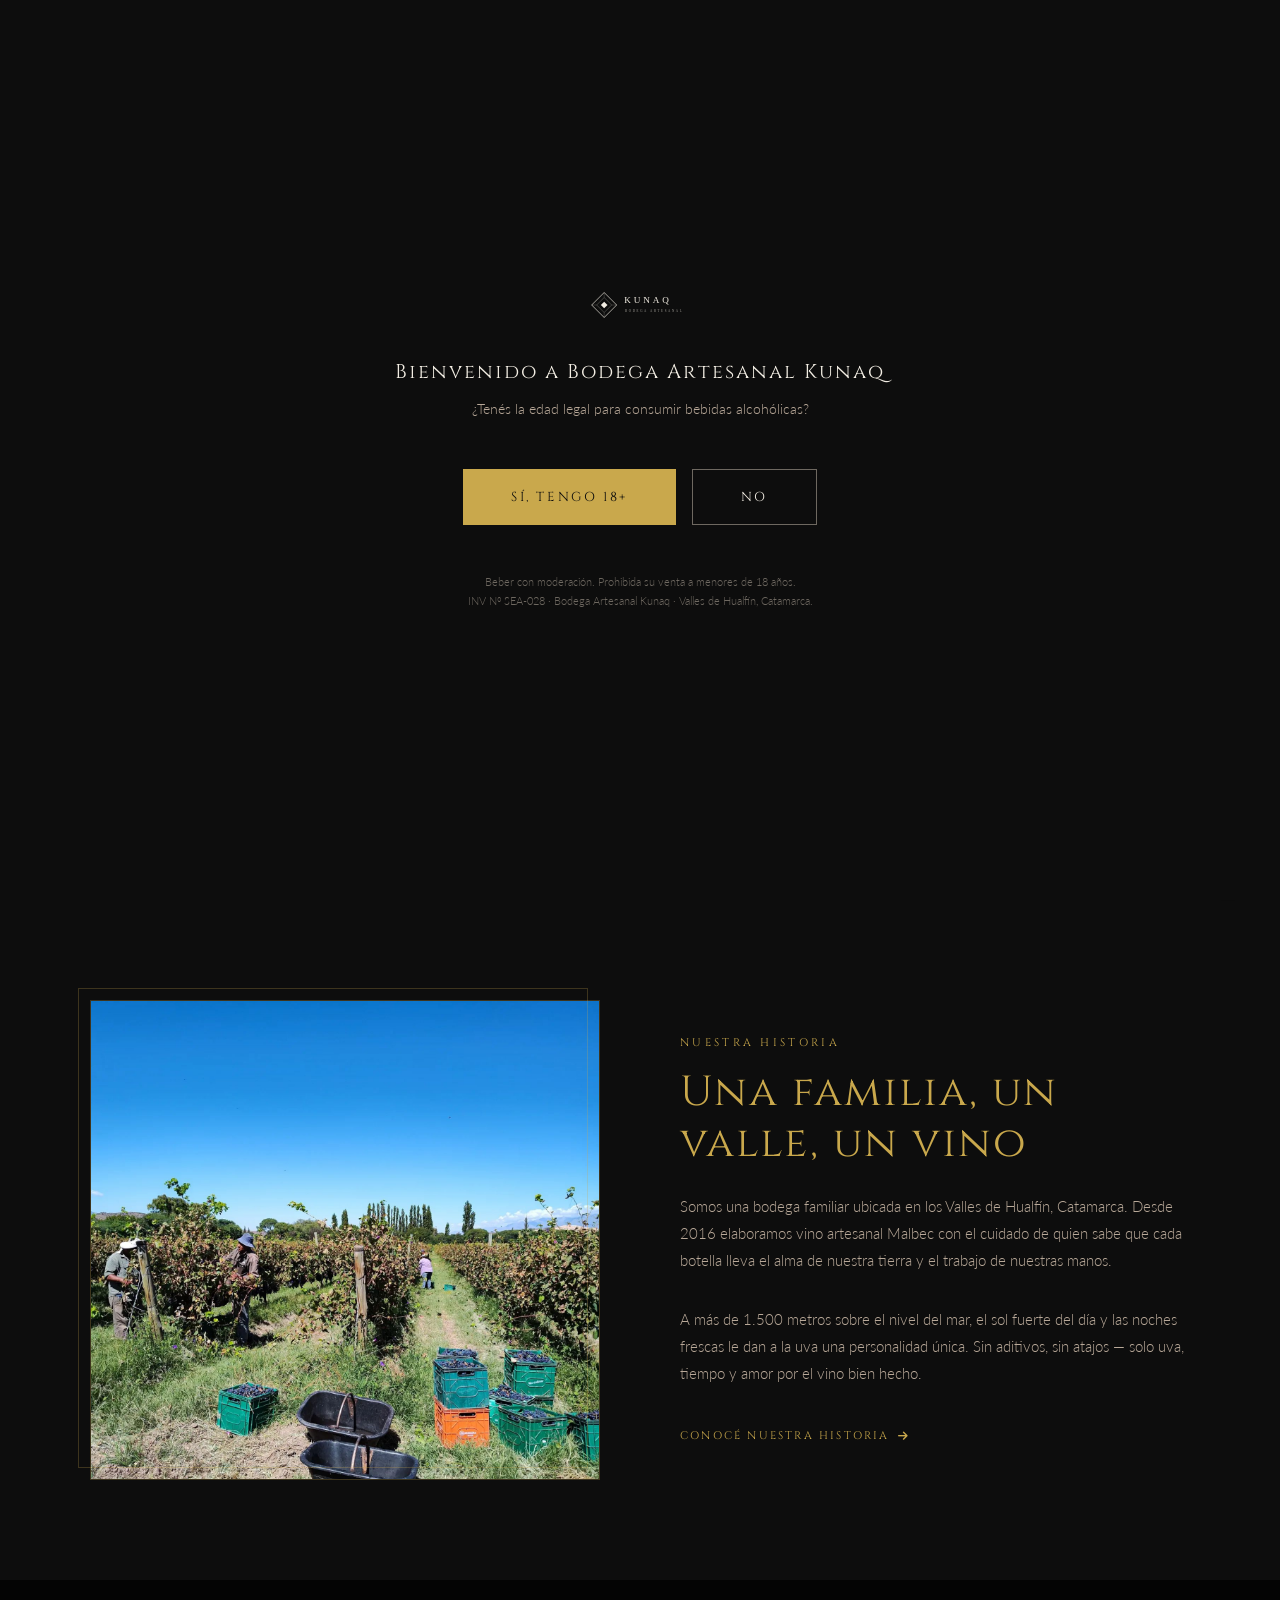
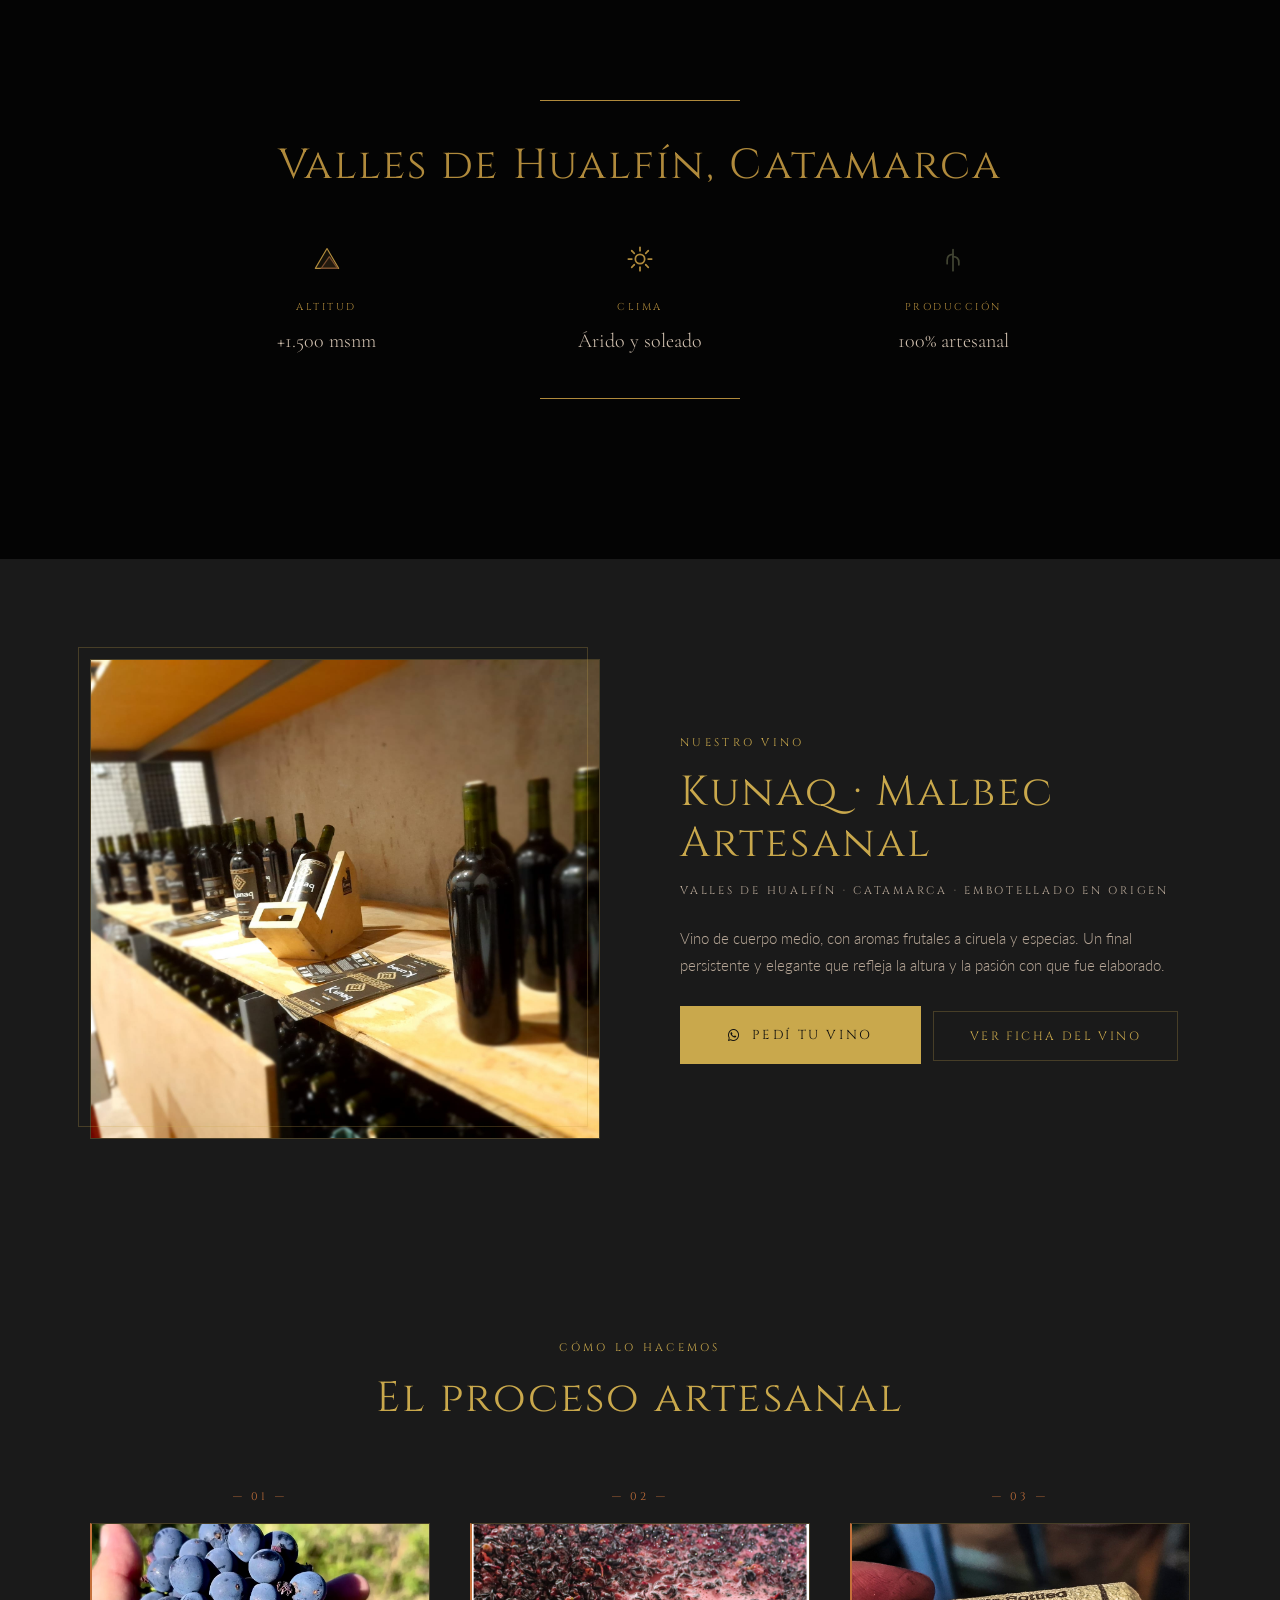
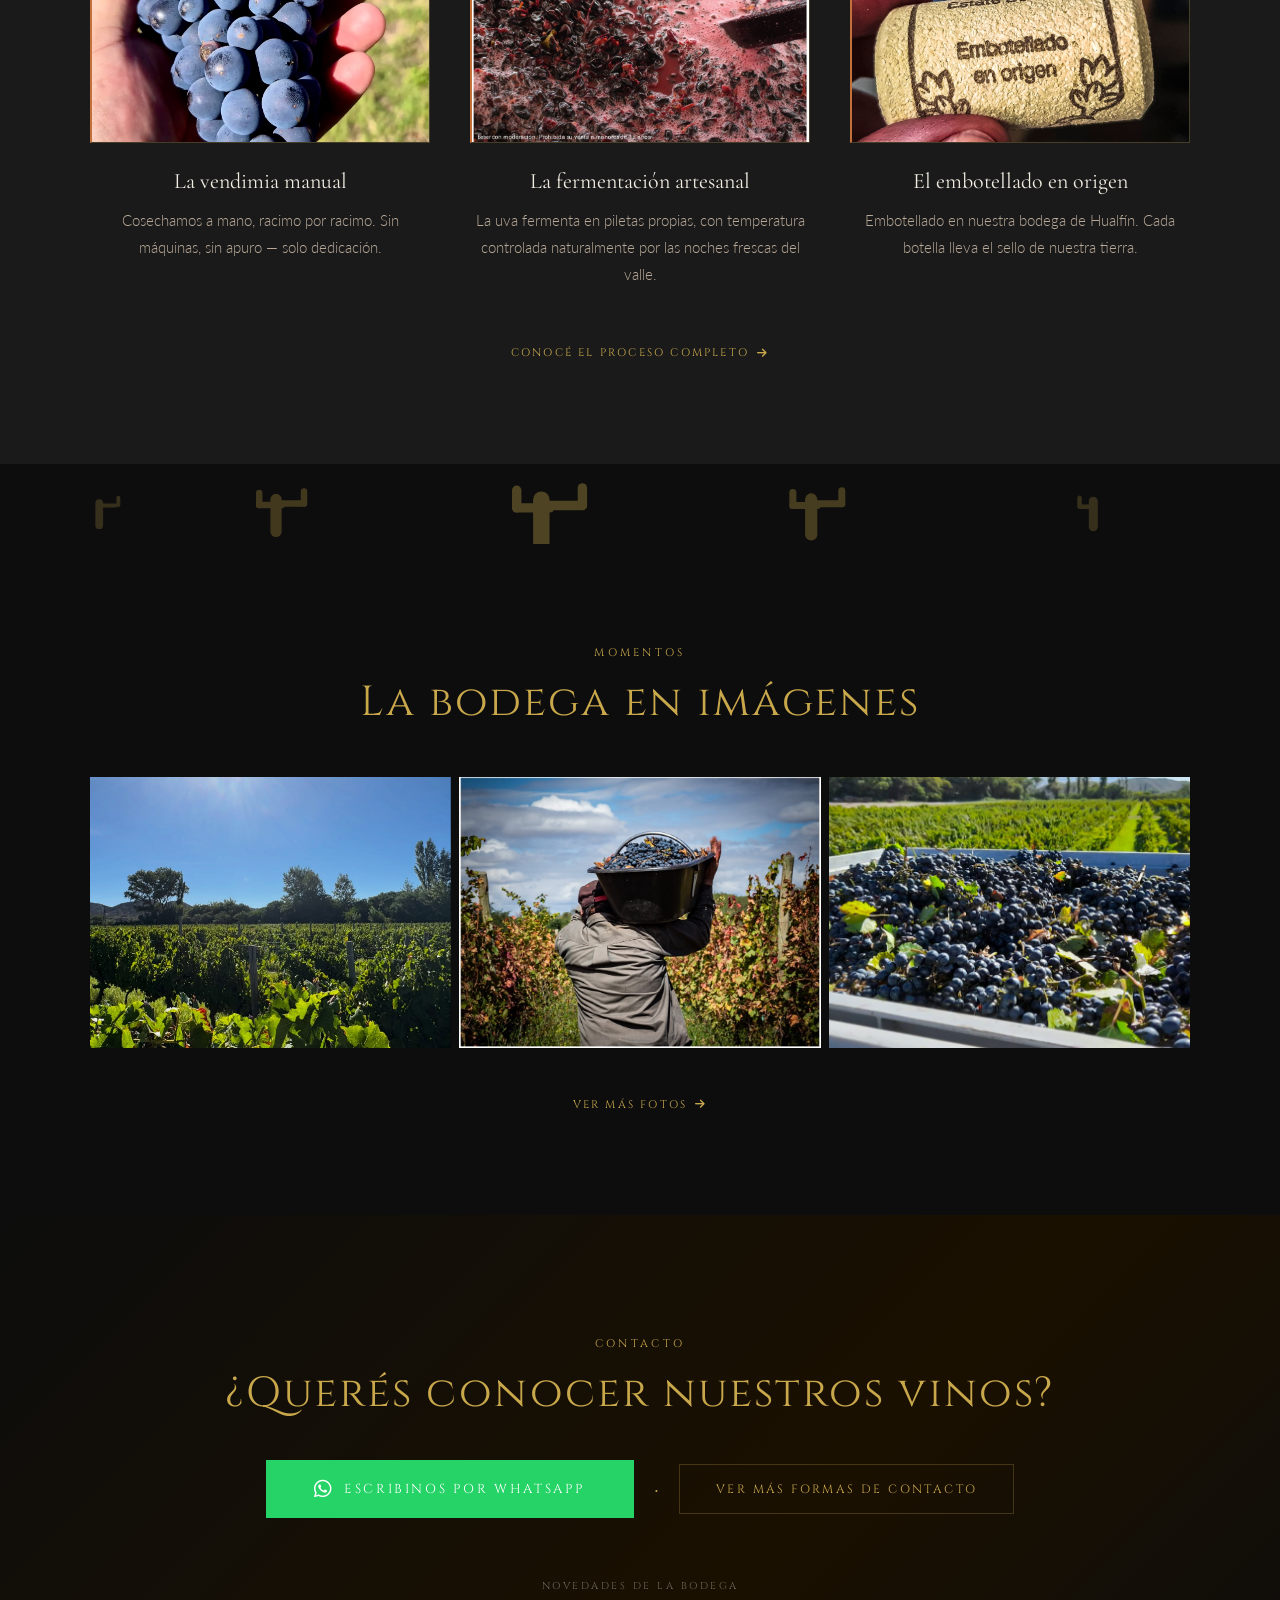
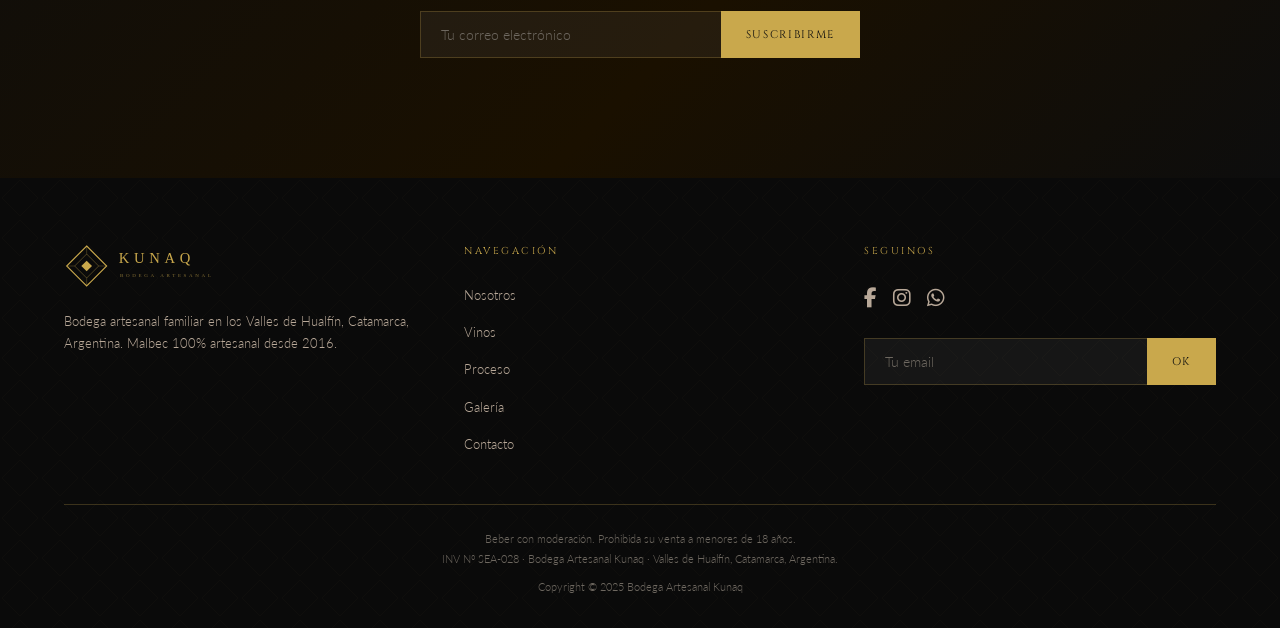
==== commit 940f5ac8: "feat: identidad visual NOA — cactus, montañas, paleta árida - Paleta NOA completa: tierra, ocre, are" ====
--- a/index.html
+++ b/index.html
@@ -105,17 +105,40 @@
       <h2 id="terroir-title" class="terroir__title">Valles de Hualfín, Catamarca</h2>
       <div class="terroir__stats">
         <div class="terroir__stat">
-          <span class="terroir__stat-icon" aria-hidden="true">📍</span>
+          <span class="terroir__stat-icon" aria-hidden="true">
+            <svg width="28" height="28" viewBox="0 0 24 24" fill="none">
+              <polygon points="12,3 22,20 2,20" stroke="#C9A84C" stroke-width="1" fill="rgba(201,168,76,0.1)" stroke-linejoin="round"/>
+              <polygon points="7,20 14,10 21,20" stroke="#8B5E3C" stroke-width="1" fill="rgba(139,94,60,0.15)" stroke-linejoin="round"/>
+            </svg>
+          </span>
           <span class="terroir__stat-label">Altitud</span>
           <span class="terroir__stat-value">+1.500 msnm</span>
         </div>
         <div class="terroir__stat">
-          <span class="terroir__stat-icon" aria-hidden="true">☀️</span>
+          <span class="terroir__stat-icon" aria-hidden="true">
+            <svg width="28" height="28" viewBox="0 0 24 24" fill="none" stroke="#C9A84C" stroke-width="1.5" stroke-linecap="round">
+              <circle cx="12" cy="12" r="4"/>
+              <line x1="12" y1="2"  x2="12" y2="5"/>
+              <line x1="12" y1="19" x2="12" y2="22"/>
+              <line x1="2"  y1="12" x2="5"  y2="12"/>
+              <line x1="19" y1="12" x2="22" y2="12"/>
+              <line x1="4.9" y1="4.9"   x2="7.1" y2="7.1"/>
+              <line x1="16.9" y1="16.9" x2="19.1" y2="19.1"/>
+              <line x1="4.9" y1="19.1"  x2="7.1" y2="16.9"/>
+              <line x1="16.9" y1="7.1"  x2="19.1" y2="4.9"/>
+            </svg>
+          </span>
           <span class="terroir__stat-label">Clima</span>
           <span class="terroir__stat-value">Árido y soleado</span>
         </div>
         <div class="terroir__stat">
-          <span class="terroir__stat-icon" aria-hidden="true">🌿</span>
+          <span class="terroir__stat-icon" aria-hidden="true">
+            <svg width="28" height="28" viewBox="0 0 24 24" fill="none" stroke="#4A5240" stroke-width="1.5" stroke-linecap="round">
+              <line x1="12" y1="22" x2="12" y2="4"/>
+              <path d="M12 8 Q7 8 7 13 L7 16"/>
+              <path d="M12 10 Q17 10 17 15 L17 17"/>
+            </svg>
+          </span>
           <span class="terroir__stat-label">Producción</span>
           <span class="terroir__stat-value">100% artesanal</span>
         </div>
@@ -197,6 +220,9 @@
       </a>
     </div>
   </section>
+
+  <!-- Separador cactus NOA -->
+  <div class="separador-cactus" aria-hidden="true"></div>
 
   <!-- ============================================================
        GALERÍA PREVIEW
--- a/css/main.css
+++ b/css/main.css
@@ -4,19 +4,40 @@
    ============================================================ */
 
 :root {
+  /* ── Fondos ── */
   --color-black:          #0D0D0D;
   --color-black-soft:     #1A1A1A;
   --color-black-card:     #111111;
+
+  /* ── Dorados ── */
   --color-gold:           #C9A84C;
   --color-gold-light:     #E8C97A;
   --color-gold-dark:      #8B6914;
   --color-gold-border:    rgba(201, 168, 76, 0.25);
+
+  /* ── Textos ── */
   --color-cream:          #F2EDE3;
-  --color-cream-muted:    #B8B0A0;
+  --color-cream-muted:    #B8A898;
   --color-cream-subtle:   #6E6860;
+
+  /* ── Acentos vino ── */
   --color-bordo:          #5C1A2E;
+
+  /* ── Paleta NOA árida ── */
+  --color-tierra:         #8B5E3C;
+  --color-ocre:           #C4703A;
+  --color-arena:          #D4A574;
+  --color-quebrada:       #6B3A2A;
+  --color-marron:         #3A2E1C;
+  --color-cactus:         #4A5240;
+  --color-cactus-light:   #7A8C6E;
+  --color-piedra:         #B8A898;
+
+  /* ── Overlays ── */
   --color-overlay:        rgba(0, 0, 0, 0.65);
   --color-overlay-strong: rgba(0, 0, 0, 0.80);
+  --color-overlay-tierra: rgba(139, 94, 60, 0.28);
+
   --color-whatsapp:       #25D366;
 
   --font-display: 'Cormorant Garamond', Georgia, serif;
@@ -167,6 +188,50 @@
   flex-shrink: 0;
 }
 
+/* ─── Patrón rombo andino ────────────────────────────────── */
+
+.bg-rombo {
+  background-image: url("data:image/svg+xml,%3Csvg xmlns='http://www.w3.org/2000/svg' width='40' height='40'%3E%3Cpolygon points='20,2 38,20 20,38 2,20' fill='none' stroke='%23C9A84C' stroke-width='0.5' opacity='0.08'/%3E%3C/svg%3E");
+  background-repeat: repeat;
+}
+
+/* ─── Separador decorativo rombo ─────────────────────────── */
+
+.separador-dorado {
+  display: flex;
+  align-items: center;
+  gap: 16px;
+  margin: 2rem auto;
+  width: fit-content;
+}
+
+.separador-dorado::before,
+.separador-dorado::after {
+  content: '';
+  display: block;
+  width: 60px;
+  height: 0.5px;
+  background: var(--color-gold-border);
+}
+
+.separador-dorado__rombo {
+  width: 8px;
+  height: 8px;
+  background: var(--color-gold);
+  transform: rotate(45deg);
+  opacity: 0.7;
+}
+
+/* ─── Separador cactus ───────────────────────────────────── */
+
+.separador-cactus {
+  width: 100%;
+  height: 80px;
+  background: url('../assets/svg/separador-cactus.svg') center/cover no-repeat;
+  margin: 0;
+  display: block;
+}
+
 /* ─── Responsive ─────────────────────────────────────────── */
 
 @media (max-width: 768px) {
--- a/css/components.css
+++ b/css/components.css
@@ -350,9 +350,25 @@
 /* ─── FOOTER ─────────────────────────────────────────────── */
 
 .footer {
-  background: var(--color-black-soft);
-  border-top: 1px solid var(--color-gold-border);
+  position: relative;
+  background-color: #0A0A0A;
+  background-image: url("data:image/svg+xml,%3Csvg xmlns='http://www.w3.org/2000/svg' width='40' height='40'%3E%3Cpolygon points='20,2 38,20 20,38 2,20' fill='none' stroke='%23C9A84C' stroke-width='0.5' opacity='0.05'/%3E%3C/svg%3E");
+  border-top: none;
   padding: 64px 5% 32px;
+  margin-top: 0;
+}
+
+.footer::before {
+  content: '';
+  position: absolute;
+  top: -79px;
+  left: 0;
+  right: 0;
+  height: 80px;
+  background-image: url('assets/svg/silueta-montanas.svg');
+  background-size: cover;
+  background-position: top center;
+  pointer-events: none;
 }
 
 .footer__top {
--- a/css/pages/home.css
+++ b/css/pages/home.css
@@ -23,7 +23,23 @@
   content: '';
   position: absolute;
   inset: 0;
-  background: rgba(0, 0, 0, 0.60);
+  background:
+    url("data:image/svg+xml,%3Csvg xmlns='http://www.w3.org/2000/svg' width='40' height='40'%3E%3Cpolygon points='20,2 38,20 20,38 2,20' fill='none' stroke='%23C9A84C' stroke-width='0.5' opacity='0.07'/%3E%3C/svg%3E"),
+    rgba(0, 0, 0, 0.60);
+}
+
+.hero::after {
+  content: '';
+  position: absolute;
+  bottom: 0;
+  left: 0;
+  right: 0;
+  height: 120px;
+  background-image: url('../../assets/svg/silueta-montanas.svg');
+  background-size: cover;
+  background-position: bottom center;
+  z-index: 2;
+  pointer-events: none;
 }
 
 .hero__content {
@@ -128,7 +144,17 @@
   content: '';
   position: absolute;
   inset: 0;
-  background: rgba(0, 0, 0, 0.78);
+  background: rgba(0, 0, 0, 0.72);
+}
+
+.terroir::after {
+  content: '';
+  position: absolute;
+  inset: 0;
+  background: var(--color-overlay-tierra);
+  mix-blend-mode: multiply;
+  z-index: 1;
+  pointer-events: none;
 }
 
 .terroir__content {
@@ -266,7 +292,7 @@
   font-family: var(--font-heading);
   font-size: 11px;
   letter-spacing: 0.3em;
-  color: var(--color-gold);
+  color: var(--color-ocre);
   margin-bottom: 16px;
   display: block;
 }
@@ -277,6 +303,7 @@
   object-fit: cover;
   margin-bottom: 24px;
   border: 1px solid var(--color-gold-border);
+  border-left: 2px solid var(--color-ocre);
 }
 
 .step-card h3 { font-size: 22px; margin-bottom: 12px; }
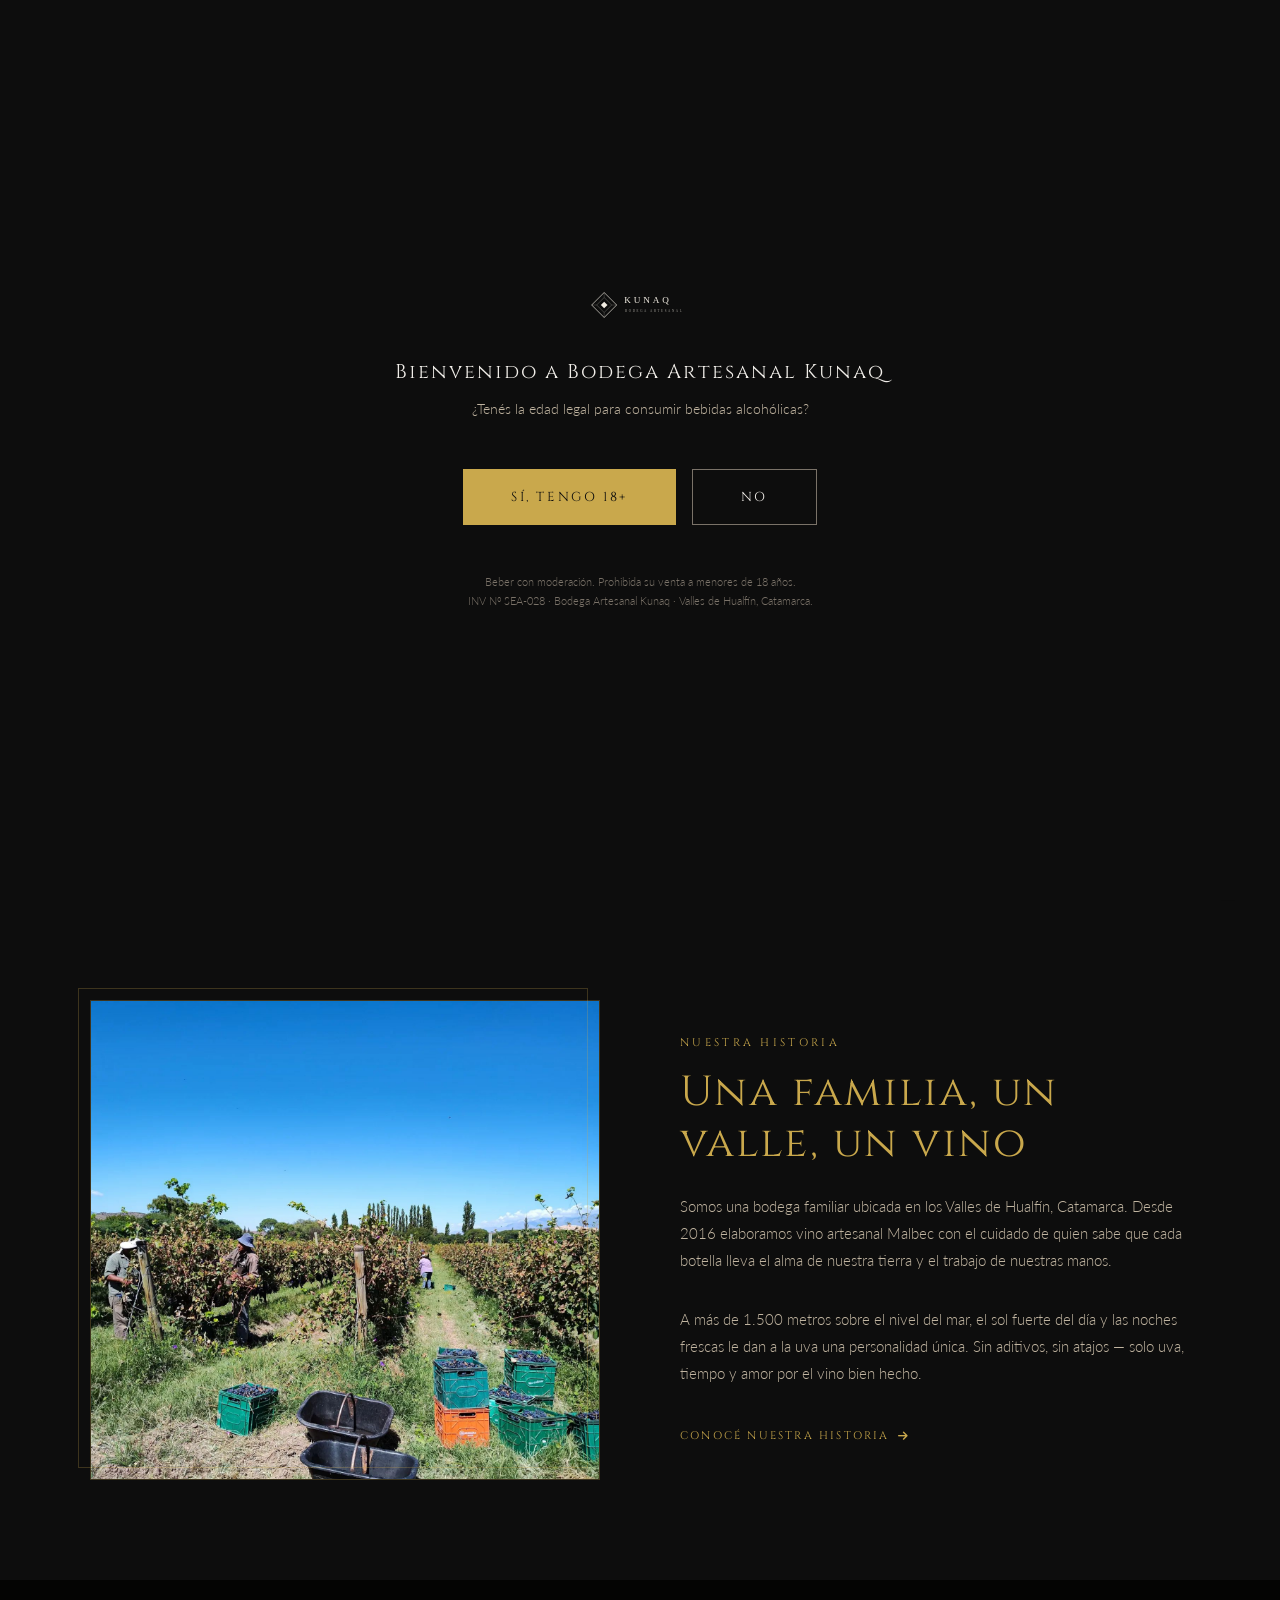
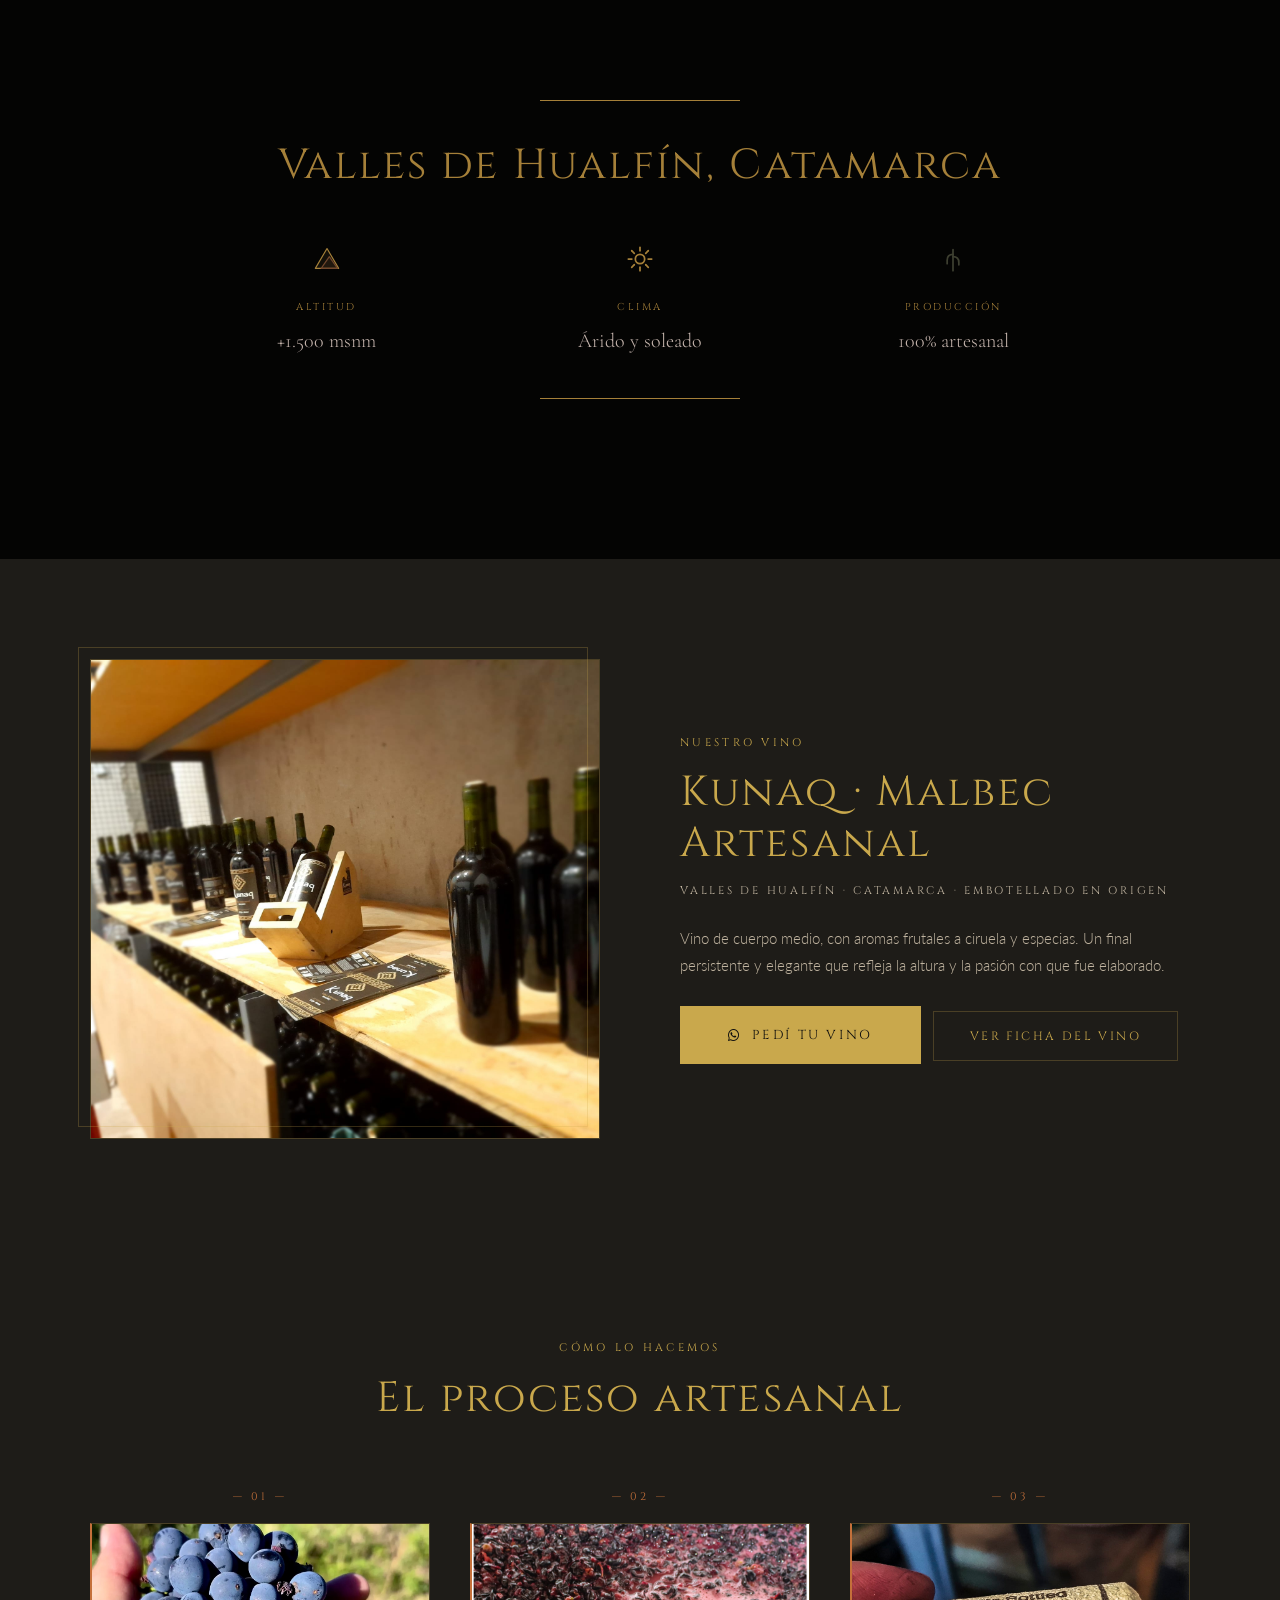
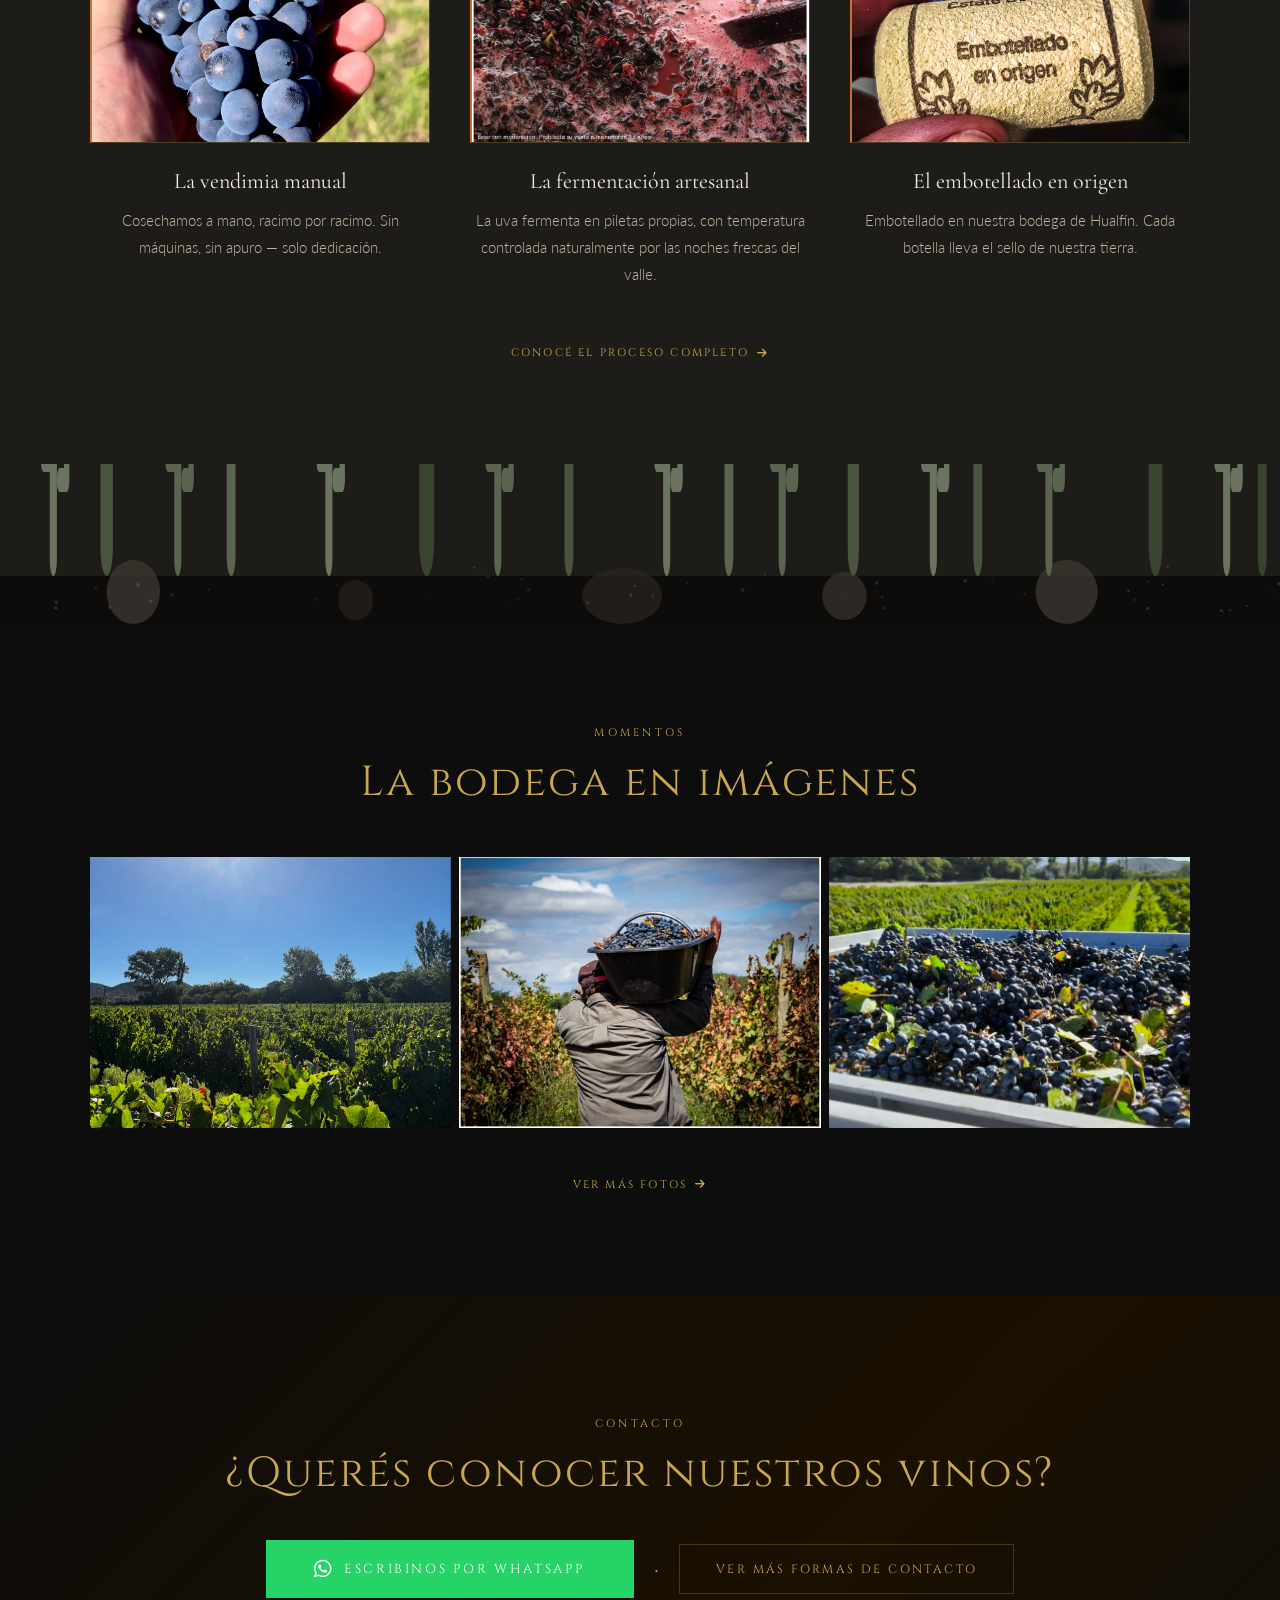
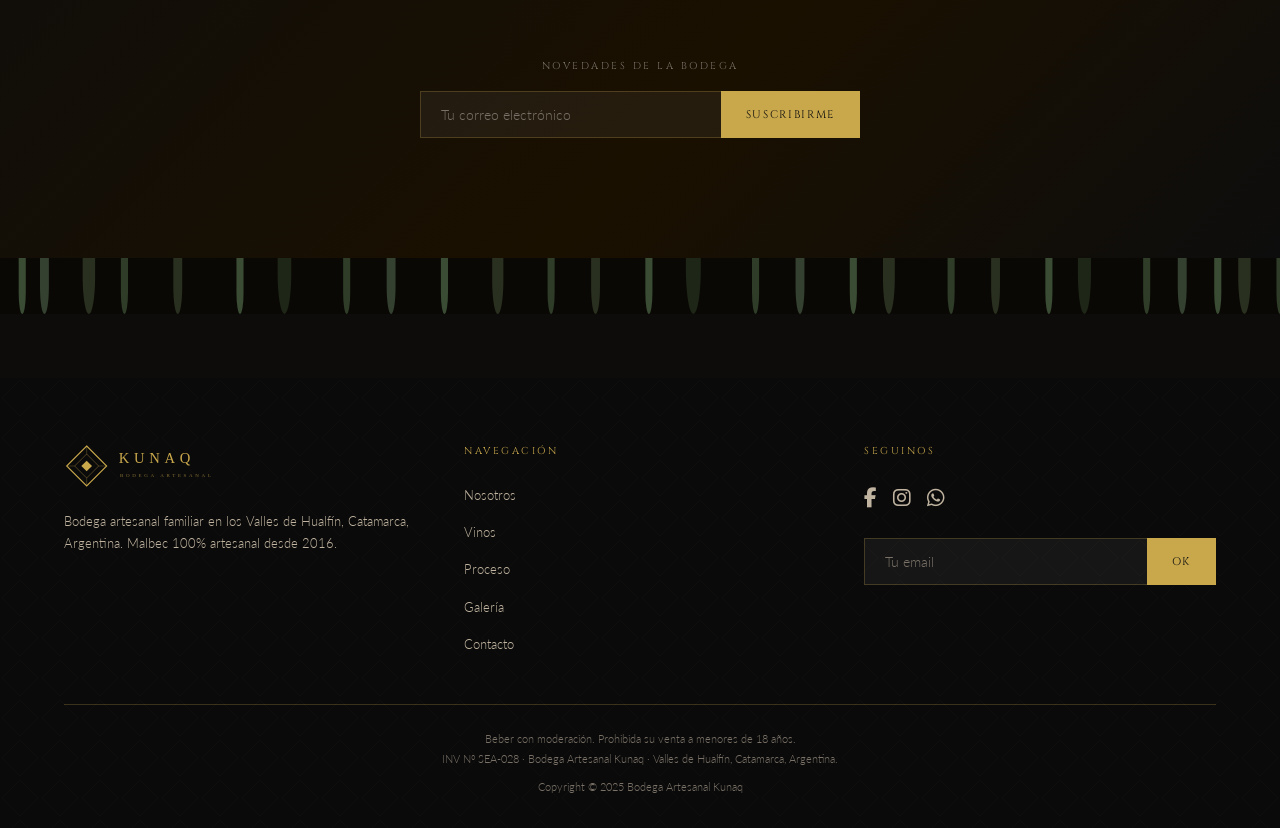
==== commit c98a1b57: "feat: paleta arcilla/piedra + animaciones NOA — pájaros, parallax, cactus - Ramp completo arcilla (9" ====
--- a/index.html
+++ b/index.html
@@ -61,6 +61,15 @@
        HERO
        ============================================================ -->
   <section class="hero" aria-label="Hero principal">
+    <!-- Canvas pájaros -->
+    <canvas id="canvas-pajaros"
+      style="position:absolute;inset:0;z-index:3;pointer-events:none;" aria-hidden="true"></canvas>
+    <!-- Montañas parallax -->
+    <div class="hero__montanas" aria-hidden="true">
+      <div class="montana-layer" data-parallax="0.05">
+        <img src="assets/svg/montanas.svg" alt="">
+      </div>
+    </div>
     <div class="hero__content">
       <img src="assets/logo/logo-kunaq-blanco.svg" alt="Kunaq" class="hero__logo">
       <h1 class="hero__title">
@@ -222,7 +231,11 @@
   </section>
 
   <!-- Separador cactus NOA -->
-  <div class="separador-cactus" aria-hidden="true"></div>
+  <div class="separador-cactus" aria-hidden="true">
+    <img src="assets/svg/cactus-escena.svg" alt="" class="cactus-banner">
+    <canvas id="canvas-polvo"
+      style="position:absolute;bottom:0;left:0;width:100%;pointer-events:none;" aria-hidden="true"></canvas>
+  </div>
 
   <!-- ============================================================
        GALERÍA PREVIEW
@@ -272,6 +285,11 @@
       </form>
     </div>
   </section>
+
+  <!-- Escena cactus footer -->
+  <div class="footer__cactus" aria-hidden="true">
+    <img src="assets/svg/cactus-footer.svg" alt="">
+  </div>
 
   <!-- ============================================================
        FOOTER
@@ -327,5 +345,6 @@
   </a>
 
   <script src="js/main.js"></script>
+  <script src="js/animaciones.js"></script>
 </body>
 </html>
--- a/css/main.css
+++ b/css/main.css
@@ -4,41 +4,65 @@
    ============================================================ */
 
 :root {
-  /* ── Fondos ── */
-  --color-black:          #0D0D0D;
-  --color-black-soft:     #1A1A1A;
-  --color-black-card:     #111111;
+  /* ── Fondos NOA ── */
+  --color-black:            #0D0D0D;
+  --color-black-soft:       #1E1C18;
+  --color-black-card:       #0E0C0A;
 
   /* ── Dorados ── */
-  --color-gold:           #C9A84C;
-  --color-gold-light:     #E8C97A;
-  --color-gold-dark:      #8B6914;
-  --color-gold-border:    rgba(201, 168, 76, 0.25);
-
-  /* ── Textos ── */
-  --color-cream:          #F2EDE3;
-  --color-cream-muted:    #B8A898;
-  --color-cream-subtle:   #6E6860;
-
-  /* ── Acentos vino ── */
-  --color-bordo:          #5C1A2E;
-
-  /* ── Paleta NOA árida ── */
-  --color-tierra:         #8B5E3C;
-  --color-ocre:           #C4703A;
-  --color-arena:          #D4A574;
-  --color-quebrada:       #6B3A2A;
-  --color-marron:         #3A2E1C;
-  --color-cactus:         #4A5240;
-  --color-cactus-light:   #7A8C6E;
-  --color-piedra:         #B8A898;
+  --color-gold:             #C9A84C;
+  --color-gold-light:       #E8C97A;
+  --color-gold-dark:        #8B6914;
+  --color-gold-border:      rgba(201, 168, 76, 0.25);
+
+  /* ── Textos — piedra cálida ── */
+  --color-cream:            #F0EDE8;
+  --color-cream-muted:      #C0B4A0;
+  --color-cream-subtle:     #7A7268;
+
+  /* ── Ramp Arcilla ── */
+  --arcilla-900:            #1C0A00;
+  --arcilla-800:            #3A1A0A;
+  --arcilla-700:            #6B3A2A;
+  --arcilla-600:            #8B5E3C;
+  --arcilla-500:            #C4703A;
+  --arcilla-400:            #D4956A;
+  --arcilla-300:            #E0B896;
+  --arcilla-200:            #F0D8C0;
+  --arcilla-100:            #FAF0E8;
+
+  /* ── Ramp Piedra ── */
+  --piedra-900:             #0E0C0A;
+  --piedra-800:             #1E1C18;
+  --piedra-700:             #3A3630;
+  --piedra-600:             #5C5850;
+  --piedra-500:             #7A7268;
+  --piedra-400:             #A89880;
+  --piedra-300:             #C0B4A0;
+  --piedra-200:             #D8D0C4;
+  --piedra-100:             #F0EDE8;
+
+  /* ── Verde cactus ── */
+  --color-cactus:           #4A5240;
+  --color-cactus-light:     #7A8C6E;
+  --color-cactus-pale:      #B2BEA8;
+
+  /* ── Aliases legacy (compat) ── */
+  --color-tierra:           #8B5E3C;
+  --color-ocre:             #C4703A;
+  --color-piedra:           #C0B4A0;
+
+  /* ── Bordo vino ── */
+  --color-bordo:            #5C1A2E;
 
   /* ── Overlays ── */
-  --color-overlay:        rgba(0, 0, 0, 0.65);
-  --color-overlay-strong: rgba(0, 0, 0, 0.80);
-  --color-overlay-tierra: rgba(139, 94, 60, 0.28);
-
-  --color-whatsapp:       #25D366;
+  --color-overlay:          rgba(14, 12, 10, 0.68);
+  --color-overlay-strong:   rgba(14, 12, 10, 0.85);
+  --color-overlay-arcilla:  rgba(107, 58, 42, 0.30);
+  --color-overlay-piedra:   rgba(58, 54, 48, 0.45);
+  --color-overlay-tierra:   rgba(107, 58, 42, 0.30);
+
+  --color-whatsapp:         #25D366;
 
   --font-display: 'Cormorant Garamond', Georgia, serif;
   --font-heading: 'Cinzel', serif;
--- a/css/components.css
+++ b/css/components.css
@@ -524,3 +524,142 @@
   40% { transform: translateX(-50%) translateY(-8px); }
   60% { transform: translateX(-50%) translateY(-4px); }
 }
+
+/* ============================================================
+   ANIMACIONES NOA
+   ============================================================ */
+
+/* ── Scroll Reveal ──────────────────────────────────────── */
+.reveal-ready {
+  opacity: 0;
+  transform: translateY(28px);
+  transition: opacity 0.75s ease, transform 0.75s ease;
+}
+.reveal-ready.revealed {
+  opacity: 1;
+  transform: translateY(0);
+}
+.reveal-ready:nth-child(2) { transition-delay: 0.10s; }
+.reveal-ready:nth-child(3) { transition-delay: 0.20s; }
+.reveal-ready:nth-child(4) { transition-delay: 0.30s; }
+
+/* ── Montañas parallax ──────────────────────────────────── */
+.hero__montanas {
+  position: absolute;
+  bottom: 0;
+  left: 0;
+  right: 0;
+  height: 320px;
+  z-index: 2;
+  pointer-events: none;
+}
+.montana-layer {
+  position: absolute;
+  bottom: 0;
+  left: 0;
+  width: 100%;
+  will-change: transform;
+}
+.montana-layer img {
+  width: 100%;
+  display: block;
+}
+
+/* ── Separador cactus ───────────────────────────────────── */
+.separador-cactus {
+  position: relative;
+  width: 100%;
+  height: 160px;
+  background: linear-gradient(to bottom, var(--piedra-800), var(--arcilla-900));
+  overflow: hidden;
+}
+.cactus-banner {
+  width: 100%;
+  height: 160px;
+  object-fit: cover;
+  object-position: bottom;
+  display: block;
+}
+
+/* ── Footer cactus ──────────────────────────────────────── */
+.footer__cactus {
+  width: 100%;
+  overflow: hidden;
+  line-height: 0;
+  background: var(--piedra-900);
+}
+.footer__cactus img {
+  width: 100%;
+  display: block;
+  height: 120px;
+  object-fit: cover;
+  object-position: bottom;
+}
+
+/* ── Patrón rombo NOA ───────────────────────────────────── */
+.bg-rombo {
+  background-image: url("data:image/svg+xml,%3Csvg xmlns='http://www.w3.org/2000/svg' width='44' height='44'%3E%3Cpolygon points='22,2 42,22 22,42 2,22' fill='none' stroke='%23C9A84C' stroke-width='0.4' opacity='0.07'/%3E%3C/svg%3E");
+  background-repeat: repeat;
+}
+
+/* ── Separador rombo dorado ─────────────────────────────── */
+.sep-rombo {
+  display: flex;
+  align-items: center;
+  gap: 14px;
+  margin: 2.5rem auto;
+  width: fit-content;
+}
+.sep-rombo::before,
+.sep-rombo::after {
+  content: '';
+  display: block;
+  width: 80px;
+  height: 0.5px;
+  background: linear-gradient(to right, transparent, var(--arcilla-500));
+}
+.sep-rombo::after {
+  background: linear-gradient(to left, transparent, var(--arcilla-500));
+}
+.sep-rombo__centro {
+  width: 9px;
+  height: 9px;
+  background: var(--color-gold);
+  transform: rotate(45deg);
+}
+
+/* ── Botón arcilla ──────────────────────────────────────── */
+.btn-arcilla {
+  display: inline-flex;
+  align-items: center;
+  padding: 13px 32px;
+  border: 1px solid var(--arcilla-500);
+  color: var(--arcilla-400);
+  font-family: var(--font-heading);
+  font-size: 11px;
+  letter-spacing: 0.2em;
+  text-transform: uppercase;
+  transition: all 0.3s ease;
+  cursor: pointer;
+  background: transparent;
+  text-decoration: none;
+}
+.btn-arcilla:hover {
+  background: var(--arcilla-700);
+  color: var(--arcilla-200);
+  border-color: var(--arcilla-400);
+}
+
+/* ── Sección fondo arcilla alternado ────────────────────── */
+.section--arcilla {
+  background: linear-gradient(180deg, var(--piedra-800) 0%, var(--arcilla-900) 100%);
+}
+
+/* ── Mobile ─────────────────────────────────────────────── */
+@media (max-width: 768px) {
+  .montana-layer { transform: none !important; }
+  #canvas-pajaros { display: none; }
+  .separador-cactus { height: 100px; }
+  .cactus-banner { height: 100px; }
+  .footer__cactus img { height: 80px; }
+}
